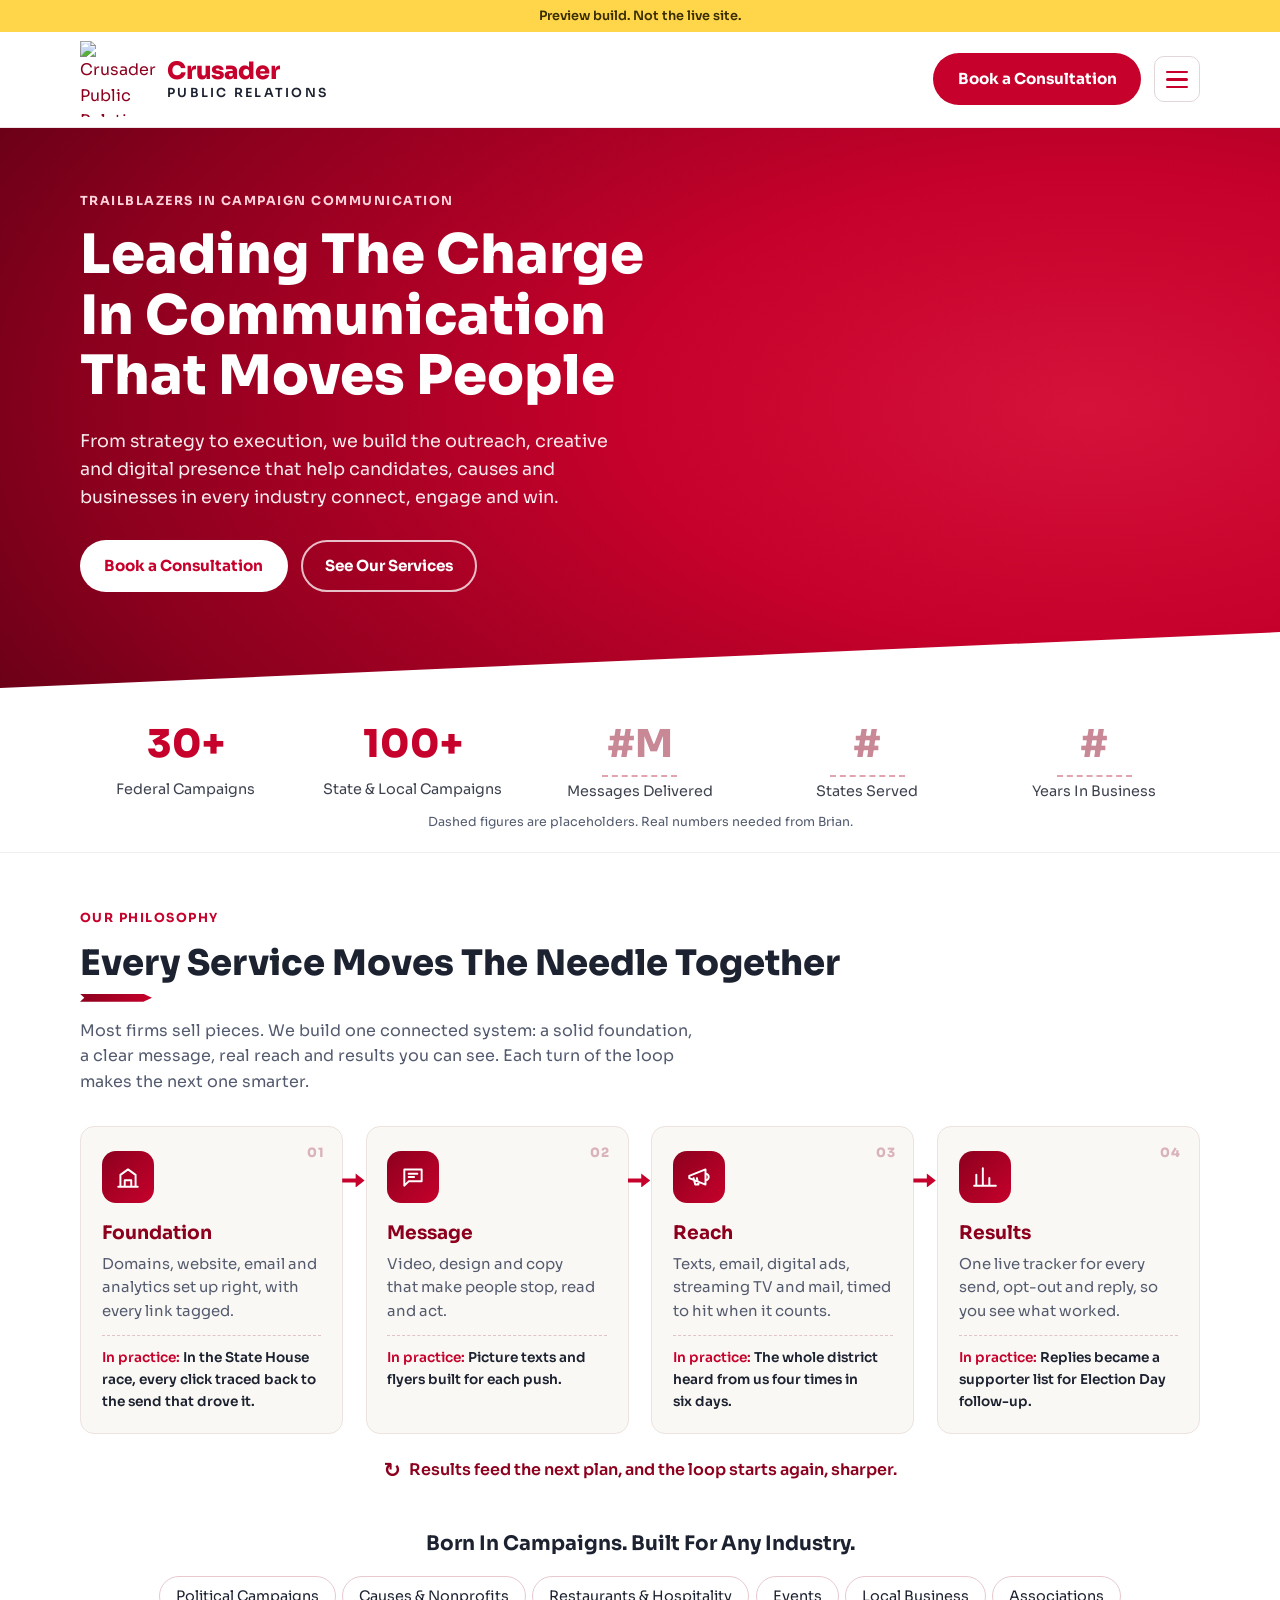
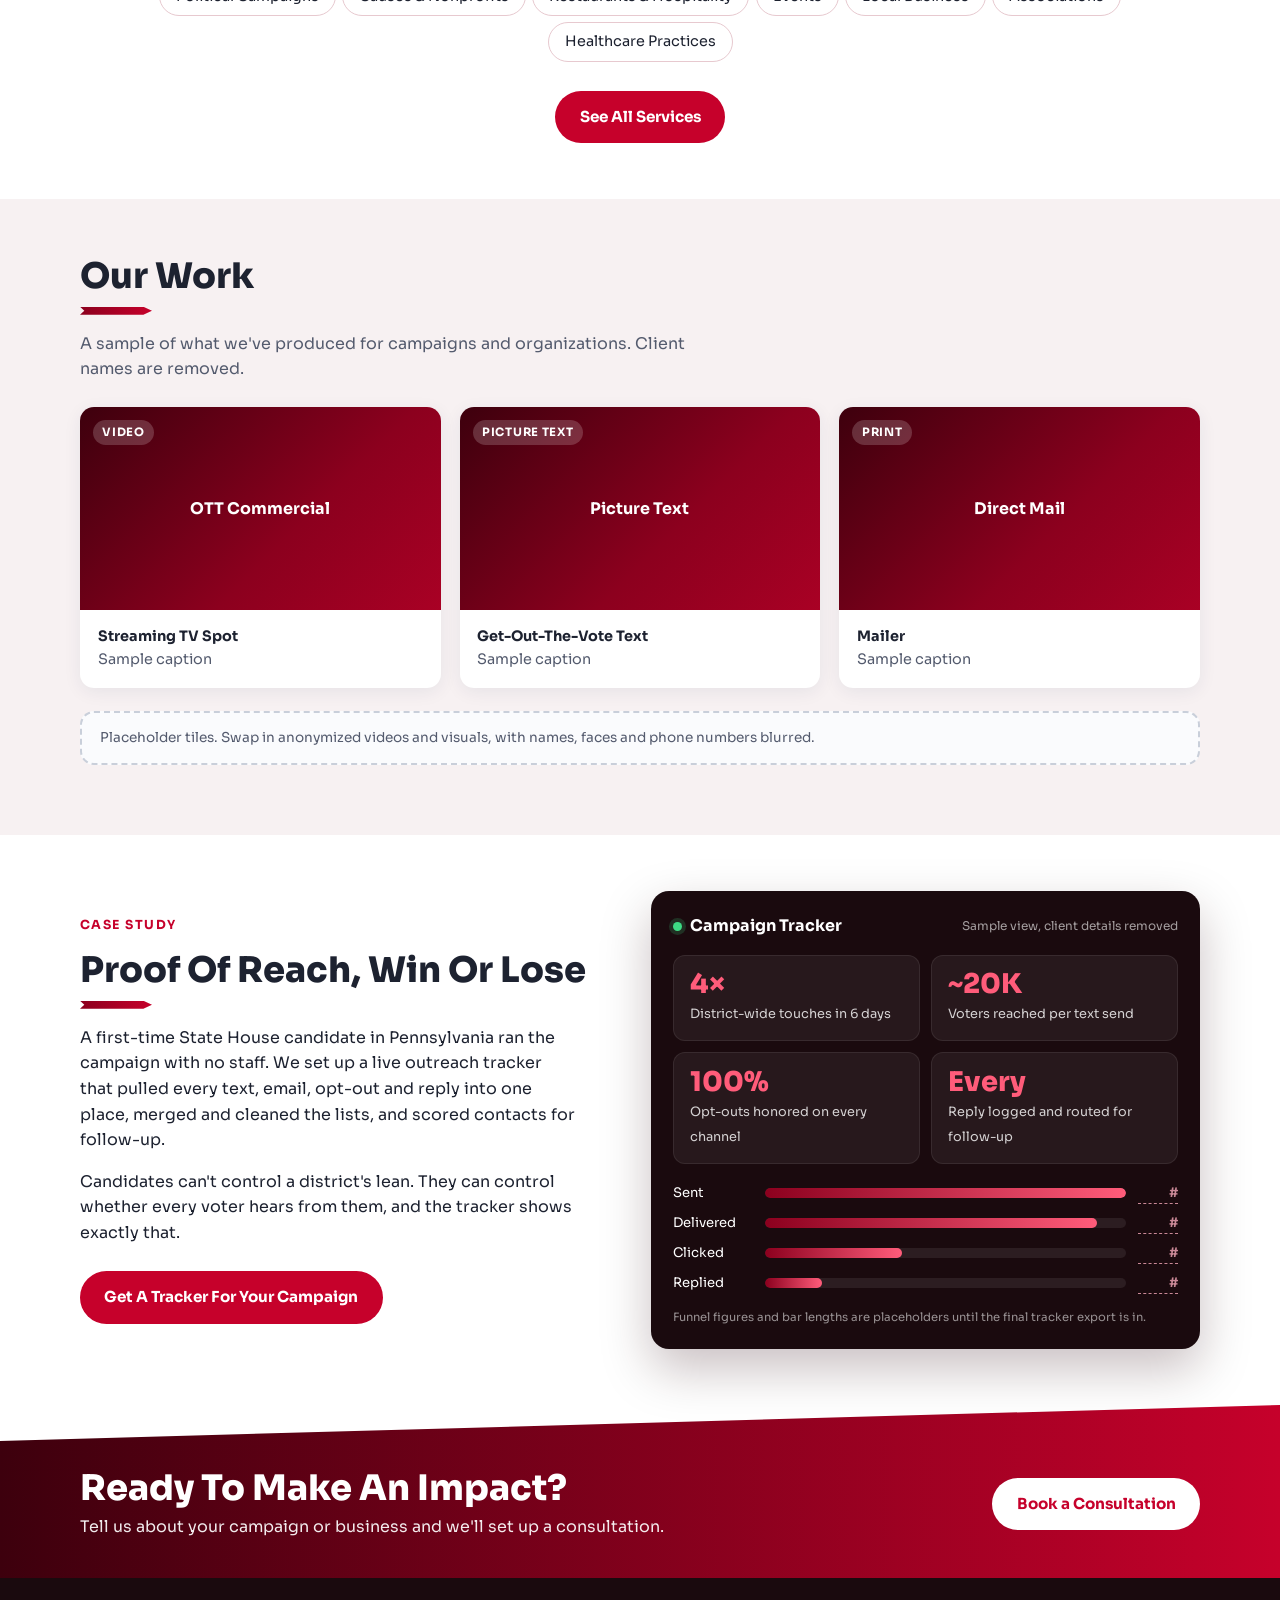
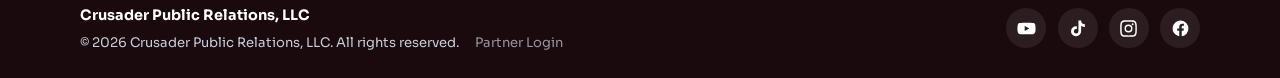
==== index.html @ 50ca1ddb "Broaden homepage title Co-Authored-By: Claude Opus 5.5 <noreply@anthropic.com> Claude-Session: https" ====
<!DOCTYPE html>
<html lang="en">
<head>
<meta charset="utf-8">
<meta name="viewport" content="width=device-width, initial-scale=1">
<!-- Preview build: keep out of search engines until this replaces the live site -->
<meta name="robots" content="noindex, nofollow">
<title>Crusader Public Relations | Outreach, Creative and Digital Strategy</title>
<meta name="description" content="Voter contact, creative and digital strategy for campaigns, causes and businesses.">
<link rel="preconnect" href="https://fonts.googleapis.com">
<link rel="preconnect" href="https://fonts.gstatic.com" crossorigin>
<link href="https://fonts.googleapis.com/css2?family=Sora:wght@400;600;700;800&display=swap" rel="stylesheet">
<link rel="stylesheet" href="styles.css?v=d9631471">
</head>
<body>

<div class="preview-bar">Preview build. Not the live site.</div>

<header class="site-header">
  <div class="wrap header-inner">
    <a href="index.html" class="brand">
      <img src="https://irp.cdn-website.com/555274c7/dms3rep/multi/opt/Untitled+design+-+2024-12-01T231554.836-1920w.png" alt="Crusader Public Relations logo" width="76" height="76">
      <span class="wordmark"><span>Crusader</span><small>Public Relations</small></span>
    </a>
    <div class="header-actions">
      <a href="contact.html" class="btn btn-primary btn-cta">Book a Consultation</a>
      <button class="menu-btn" aria-expanded="false" aria-controls="menu" aria-label="Open menu">
        <span></span><span></span><span></span>
      </button>
    </div>
  </div>
  <nav id="menu" class="menu" hidden>
    <div class="wrap menu-inner">
        <a href="index.html" aria-current="page">Home</a>
        <a href="services.html">What We Do</a>
        <a href="index.html#work">Our Work</a>
        <a href="about.html">About</a>
        <a href="testimonials.html">Testimonials</a>
        <a href="contact.html">Contact</a>
    </div>
  </nav>
</header>

<main>
  <section class="hero">
    <div class="wrap hero-grid">
      <div class="hero-inner">
        <p class="eyebrow">Trailblazers In Campaign Communication</p>
        <h1>Leading The Charge In Communication That Moves People</h1>
        <p class="lede">From strategy to execution, we build the outreach, creative and digital presence that help candidates, causes and businesses in every industry connect, engage and win.</p>
        <div class="hero-actions">
          <a href="contact.html" class="btn btn-light">Book a Consultation</a>
          <a href="services.html" class="btn btn-ghost">See Our Services</a>
        </div>
      </div>
    </div>
  </section>

  <section class="proof" aria-label="Track record">
    <div class="wrap proof-inner">
      <div class="stat"><span class="num">30+</span><span class="label">Federal Campaigns</span></div>
      <div class="stat"><span class="num">100+</span><span class="label">State &amp; Local Campaigns</span></div>
      <div class="stat tbd"><span class="num">#M</span><span class="label">Messages Delivered</span></div>
      <div class="stat tbd"><span class="num">#</span><span class="label">States Served</span></div>
      <div class="stat tbd"><span class="num">#</span><span class="label">Years In Business</span></div>
    </div>
    <p class="wrap tbd-note">Dashed figures are placeholders. Real numbers needed from Brian.</p>
  </section>

  <section id="services" class="section philosophy">
    <div class="wrap">
      <p class="eyebrow">Our Philosophy</p>
      <h2>Every Service Moves The Needle Together</h2>
      <p class="section-lede">Most firms sell pieces. We build one connected system: a solid foundation, a clear message, real reach and results you can see. Each turn of the loop makes the next one smarter.</p>
      <ol class="loop">
        <li class="loop-step">
          <span class="loop-num">01</span>
          <span class="loop-icon"><svg viewBox="0 0 24 24"><path d="M3 21h18M5 21V10l7-5 7 5v11M9 21v-6h6v6"/></svg></span>
          <h3>Foundation</h3>
          <p>Domains, website, email and analytics set up right, with every link tagged.</p>
          <p class="loop-proof">In the State House race, every click traced back to the send that drove it.</p>
        </li>
        <li class="loop-step">
          <span class="loop-num">02</span>
          <span class="loop-icon"><svg viewBox="0 0 24 24"><path d="M4 5h16v11H8l-4 4zM8 9h8M8 12h5"/></svg></span>
          <h3>Message</h3>
          <p>Video, design and copy that make people stop, read and act.</p>
          <p class="loop-proof">Picture texts and flyers built for each push.</p>
        </li>
        <li class="loop-step">
          <span class="loop-num">03</span>
          <span class="loop-icon"><svg viewBox="0 0 24 24"><path d="M3 11l15-6v14L3 13zM18 9a3 3 0 0 1 0 6M7 13l1.5 6h3L10 13"/></svg></span>
          <h3>Reach</h3>
          <p>Texts, email, digital ads, streaming TV and mail, timed to hit when it counts.</p>
          <p class="loop-proof">The whole district heard from us four times in six days.</p>
        </li>
        <li class="loop-step">
          <span class="loop-num">04</span>
          <span class="loop-icon"><svg viewBox="0 0 24 24"><path d="M4 20V10M10 20V4M16 20v-7M22 20H2"/></svg></span>
          <h3>Results</h3>
          <p>One live tracker for every send, opt-out and reply, so you see what worked.</p>
          <p class="loop-proof">Replies became a supporter list for Election Day follow-up.</p>
        </li>
      </ol>
      <p class="loop-back"><span>↻</span> Results feed the next plan, and the loop starts again, sharper.</p>

      <div class="industries">
        <h3>Born In Campaigns. Built For Any Industry.</h3>
        <ul class="chips big">
          <li>Political Campaigns</li><li>Causes &amp; Nonprofits</li><li>Restaurants &amp; Hospitality</li>
          <li>Events</li><li>Local Business</li><li>Associations</li><li>Healthcare Practices</li>
        </ul>
      </div>
      <a href="services.html" class="btn btn-primary see-all">See All Services</a>
    </div>
  </section>

  <section id="work" class="section section-tint">
    <div class="wrap">
      <h2>Our Work</h2>
      <p class="section-lede">A sample of what we've produced for campaigns and organizations. Client names are removed.</p>
      <div class="work-grid">
        <figure class="work-item">
          <div class="work-media" data-kind="Video">OTT Commercial</div>
          <figcaption><strong>Streaming TV Spot</strong> Sample caption</figcaption>
        </figure>
        <figure class="work-item">
          <div class="work-media" data-kind="Picture text">Picture Text</div>
          <figcaption><strong>Get-Out-The-Vote Text</strong> Sample caption</figcaption>
        </figure>
        <figure class="work-item">
          <div class="work-media" data-kind="Print">Direct Mail</div>
          <figcaption><strong>Mailer</strong> Sample caption</figcaption>
        </figure>
      </div>
      <p class="placeholder small">Placeholder tiles. Swap in anonymized videos and visuals, with names, faces and phone numbers blurred.</p>
    </div>
  </section>

  <section id="results" class="section results">
    <div class="wrap results-grid">
      <div>
        <p class="eyebrow">Case Study</p>
        <h2>Proof Of Reach, Win Or Lose</h2>
        <p>A first-time State House candidate in Pennsylvania ran the campaign with no staff. We set up a live outreach tracker that pulled every text, email, opt-out and reply into one place, merged and cleaned the lists, and scored contacts for follow-up.</p>
        <p>Candidates can't control a district's lean. They can control whether every voter hears from them, and the tracker shows exactly that.</p>
        <a href="contact.html" class="btn btn-primary">Get A Tracker For Your Campaign</a>
      </div>
      <div class="dash" aria-label="Campaign tracker highlights">
        <div class="dash-head"><span class="dot"></span>Campaign Tracker <small>Sample view, client details removed</small></div>
        <div class="kpis">
          <div class="kpi"><span class="kpi-num">4×</span><span class="kpi-label">District-wide touches in 6 days</span></div>
          <div class="kpi"><span class="kpi-num">~20K</span><span class="kpi-label">Voters reached per text send</span></div>
          <div class="kpi"><span class="kpi-num">100%</span><span class="kpi-label">Opt-outs honored on every channel</span></div>
          <div class="kpi"><span class="kpi-num">Every</span><span class="kpi-label">Reply logged and routed for follow-up</span></div>
        </div>
        <div class="funnel">
          <div class="funnel-row"><span>Sent</span><i style="--w:100%"></i><b class="tbd-val">#</b></div>
          <div class="funnel-row"><span>Delivered</span><i style="--w:92%"></i><b class="tbd-val">#</b></div>
          <div class="funnel-row"><span>Clicked</span><i style="--w:38%"></i><b class="tbd-val">#</b></div>
          <div class="funnel-row"><span>Replied</span><i style="--w:16%"></i><b class="tbd-val">#</b></div>
        </div>
        <p class="dash-note">Funnel figures and bar lengths are placeholders until the final tracker export is in.</p>
      </div>
    </div>
  </section>

  <section class="cta-band">
    <div class="wrap cta-inner">
      <div>
        <h2>Ready To Make An Impact?</h2>
        <p>Tell us about your campaign or business and we'll set up a consultation.</p>
      </div>
      <a href="contact.html" class="btn btn-light">Book a Consultation</a>
    </div>
  </section>
</main>

<footer class="site-footer">
  <div class="wrap footer-inner">
    <div>
      <p class="footer-brand">Crusader Public Relations, LLC</p>
      <p class="legal-line">© <span id="yr"></span> Crusader Public Relations, LLC. All rights reserved. <a class="partner-link" href="https://claude.ai/artifact/M4aV4PGc3pQFeMHpVTDafT" rel="nofollow">Partner Login</a></p>
    </div>
    <div class="social-icons">
        <a href="#" aria-label="YouTube"><svg viewBox="0 0 24 24"><path d="M23 7.2a3 3 0 0 0-2.1-2.1C19 4.6 12 4.6 12 4.6s-7 0-8.9.5A3 3 0 0 0 1 7.2 31 31 0 0 0 .5 12 31 31 0 0 0 1 16.8a3 3 0 0 0 2.1 2.1c1.9.5 8.9.5 8.9.5s7 0 8.9-.5a3 3 0 0 0 2.1-2.1 31 31 0 0 0 .5-4.8 31 31 0 0 0-.5-4.8zM9.7 15.1V8.9l5.8 3.1-5.8 3.1z"/></svg></a>
        <a href="#" aria-label="TikTok"><svg viewBox="0 0 24 24"><path d="M16.6 2h-3.4v13.4a2.9 2.9 0 1 1-2.9-2.9c.3 0 .6 0 .9.1V9.1a6.4 6.4 0 1 0 5.4 6.3V8.6a8 8 0 0 0 4.7 1.5V6.7a4.7 4.7 0 0 1-4.7-4.7z"/></svg></a>
        <a href="#" aria-label="Instagram"><svg viewBox="0 0 24 24"><path d="M12 7a5 5 0 1 0 0 10 5 5 0 0 0 0-10zm0 8.2a3.2 3.2 0 1 1 0-6.4 3.2 3.2 0 0 1 0 6.4zM17.3 5.5a1.2 1.2 0 1 0 0 2.4 1.2 1.2 0 0 0 0-2.4zM12 1.5c-2.9 0-3.2 0-4.3.1C3.4 1.8 1.8 3.4 1.6 7.7 1.5 8.8 1.5 9.1 1.5 12s0 3.2.1 4.3c.2 4.3 1.8 5.9 6.1 6.1 1.1.1 1.4.1 4.3.1s3.2 0 4.3-.1c4.3-.2 5.9-1.8 6.1-6.1.1-1.1.1-1.4.1-4.3s0-3.2-.1-4.3c-.2-4.3-1.8-5.9-6.1-6.1-1.1-.1-1.4-.1-4.3-.1zm0 1.9c2.8 0 3.2 0 4.3.1 3.1.1 4.1 1.2 4.3 4.3.1 1.1.1 1.4.1 4.2s0 3.2-.1 4.3c-.1 3.1-1.2 4.1-4.3 4.3-1.1.1-1.4.1-4.3.1s-3.2 0-4.2-.1c-3.1-.1-4.2-1.2-4.3-4.3-.1-1.1-.1-1.4-.1-4.3s0-3.1.1-4.2c.1-3.1 1.2-4.2 4.3-4.3 1-.1 1.4-.1 4.2-.1z"/></svg></a>
        <a href="#" aria-label="Facebook"><svg viewBox="0 0 24 24"><path d="M22 12a10 10 0 1 0-11.6 9.9v-7H7.9V12h2.5V9.8c0-2.5 1.5-3.9 3.8-3.9 1.1 0 2.2.2 2.2.2v2.5h-1.3c-1.2 0-1.6.8-1.6 1.6V12h2.8l-.4 2.9h-2.3v7A10 10 0 0 0 22 12z"/></svg></a>
    </div>
  </div>
</footer>

<script>
  if (location.hash === '#edit') { const s = document.createElement('script'); s.src = 'editor.js?v=6bb06924'; document.body.appendChild(s); }
  document.getElementById('yr').textContent = new Date().getFullYear();
  const btn = document.querySelector('.menu-btn'), menu = document.getElementById('menu');
  const setMenu = open => { menu.hidden = !open; btn.setAttribute('aria-expanded', open); btn.classList.toggle('open', open); };
  btn.addEventListener('click', () => setMenu(menu.hidden));
  menu.querySelectorAll('a').forEach(a => a.addEventListener('click', () => setMenu(false)));
  document.addEventListener('keydown', e => { if (e.key === 'Escape') setMenu(false); });
  // Service boxes start open on wide screens, collapsed on phones
  const io = 'IntersectionObserver' in window && new IntersectionObserver(es => es.forEach(e => { if (e.isIntersecting) { e.target.classList.add('in'); io.unobserve(e.target); } }), { threshold: .12 });
  document.querySelectorAll('.section .wrap, .proof-inner').forEach(el => { if (io) { el.classList.add('reveal'); io.observe(el); } });
  // Services: one open at a time per category; on wide screens the open one shows in the right-hand panel
  const wide = window.matchMedia('(min-width: 861px)');
  document.querySelectorAll('.svc-split').forEach(group => {
    const items = [...group.querySelectorAll('details.svc')];
    items.forEach(d => d.querySelector('summary').addEventListener('click', e => {
      if (wide.matches && d.open) { e.preventDefault(); return; }
      items.forEach(o => { if (o !== d) o.open = false; });
    }));
    if (wide.matches && items[0]) items[0].open = true;
  });
</script>
</body>
</html>
---- styles.css ----
:root {
  --red: #c6012b;
  --red-deep: #8c001e;
  --red-dark: #3d000d;
  --navy: #3d000d;
  --navy-2: #8c001e;
  --ink: #1d2230;
  --muted: #545b6e;
  --cream: #faf8f4;
  --tint: #f7f1f2;
  --radius: 14px;
}
* { box-sizing: border-box; }
html { scroll-behavior: smooth; }
body { margin: 0; font-family: Sora, system-ui, sans-serif; color: var(--ink); background: #fff; line-height: 1.6; }
img { max-width: 100%; display: block; }
a { color: var(--red-deep); }
.wrap { width: min(1120px, 92%); margin: 0 auto; }

.preview-bar { background: #ffd54a; color: #3a2e00; text-align: center; font-size: .8rem; font-weight: 600; padding: .35rem; }

/* Header: white background so the logo stays visible */
.site-header { position: sticky; top: 0; z-index: 10; background: #fff; border-bottom: 1px solid #eee3e5; }
.header-inner { position: relative; }
.header-inner { display: flex; align-items: center; justify-content: space-between; gap: 1rem; padding: .6rem 0; }
.brand { display: flex; align-items: center; gap: .7rem; text-decoration: none; }
.brand img { width: 76px; height: 76px; mix-blend-mode: multiply; }
.wordmark { display: flex; flex-direction: column; line-height: 1.05; }
.wordmark span { color: var(--red); font-weight: 800; font-size: 1.5rem; letter-spacing: -.01em; }
.wordmark small { color: var(--ink); font-weight: 600; font-size: .78rem; text-transform: uppercase; letter-spacing: .18em; margin-top: .2rem; }

.btn { display: inline-block; padding: .75rem 1.4rem; border-radius: 999px; font-weight: 700; text-decoration: none; border: 2px solid transparent; cursor: pointer; font-family: inherit; font-size: .95rem; }
.btn-primary { background: var(--red); color: #fff !important; }
.btn-primary:hover { background: #a10023; }
.btn-ghost { border-color: rgba(255,255,255,.75); color: #fff; }
.hero .btn-primary { background: #fff; color: var(--red) !important; }
.hero .btn-primary:hover { background: #ffe9ee; }
.btn-ghost:hover { background: rgba(255,255,255,.12); }

.hero { position: relative; overflow: hidden; color: #fff;
  background: radial-gradient(120% 140% at 85% 50%, #d4123a 0%, var(--red) 30%, var(--red-deep) 65%, var(--red-dark) 100%); }
.hero::after { content: ""; position: absolute; top: 50%; right: 4%; width: 560px; height: 560px; transform: translateY(-50%);
  background: url("https://irp.cdn-website.com/555274c7/dms3rep/multi/opt/Untitled+design+-+2024-12-01T231554.836-1920w.png") center/cover;
  border-radius: 50%; opacity: .14; mix-blend-mode: luminosity; pointer-events: none;
  -webkit-mask-image: radial-gradient(circle, #000 55%, transparent 72%); mask-image: radial-gradient(circle, #000 55%, transparent 72%); }
.hero .wrap { position: relative; z-index: 1; }
.hero-grid { display: block; }
.hero-crest { display: grid; justify-items: center; gap: .8rem; }
.hero-crest img { width: min(300px, 100%); height: auto; aspect-ratio: 1; border-radius: 50%; background: #e9e9e9; border: 6px solid #fff; box-shadow: 0 20px 50px rgba(0,0,0,.35); object-fit: cover; }
.motto { font-style: italic; letter-spacing: .2em; text-transform: uppercase; font-size: .8rem; opacity: .85; }
.hero-inner { padding: 4rem 0 3.5rem; max-width: 680px; }
.eyebrow { text-transform: uppercase; letter-spacing: .12em; font-size: .78rem; font-weight: 700; color: var(--red); margin: 0 0 .8rem; }
.hero .eyebrow { color: #ffd2db; }
h1 { font-size: clamp(2.1rem, 4.6vw, 3.4rem); line-height: 1.12; margin: 0 0 1.2rem; font-weight: 800; }
.lede { font-size: 1.1rem; opacity: .92; max-width: 600px; }
.hero-actions { display: flex; flex-wrap: wrap; gap: .8rem; margin-top: 1.8rem; }

.proof { background: #fff; border-bottom: 1px solid #eee; }
.stat .num { color: var(--red); }
.stat .label { color: var(--ink); }
.proof-inner { display: grid; grid-template-columns: repeat(3, 1fr); text-align: center; padding: 1.6rem 0; }
.stat .num { display: block; font-size: 2.4rem; font-weight: 800; }
.stat .label { font-size: .9rem; opacity: .85; }

.section { padding: 3.5rem 0; }
.section-dark { background: var(--navy-2); color: #fff; }
.section-dark .eyebrow { color: #ffd2db; }
.section-dark .btn-primary { background: #fff; color: var(--red) !important; }
.section-tint { background: var(--tint); }
h2 { font-size: clamp(1.6rem, 3vw, 2.2rem); line-height: 1.2; margin: 0 0 .8rem; font-weight: 800; }
.section-lede { color: var(--muted); max-width: 620px; margin-bottom: 1.6rem; }

.cards { display: grid; grid-template-columns: repeat(3, 1fr); gap: 1.4rem; }
.card { background: var(--cream); border: 1px solid #ece7dd; border-top: 4px solid var(--red); border-radius: var(--radius); padding: 1.8rem; }
.card h3 { margin: 0 0 .3rem; color: var(--red-deep); }
.card p { color: var(--muted); margin: 0 0 1rem; }
.card ul { margin: 0; padding-left: 1.1rem; }
.card li { margin: .35rem 0; }

.split { display: grid; grid-template-columns: 1fr 1fr; gap: 3rem; align-items: start; }
.steps { margin: 0; padding-left: 1.3rem; }
.steps li { margin-bottom: 1rem; }

.about { max-width: 760px; }
.placeholder { border: 2px dashed #c9cfda; border-radius: var(--radius); padding: 1.4rem; color: var(--muted); background: #fafbfd; }

.contact-form { display: grid; gap: 1rem; background: #fff; padding: 1.8rem; border-radius: var(--radius); box-shadow: 0 6px 24px rgba(0,40,80,.08); }
.contact-form label { display: grid; gap: .3rem; font-weight: 600; font-size: .9rem; }
.contact-form input, .contact-form textarea { font: inherit; padding: .7rem .8rem; border: 1px solid #cfd3dc; border-radius: 8px; }
.contact-form button { justify-self: start; }
.form-note { margin: 0; color: var(--muted); font-size: .85rem; }

.site-footer { background: #1a0a0e; color: #c8cfdb; font-size: .9rem; }
.footer-inner { display: flex; justify-content: space-between; align-items: center; padding: 1.6rem 0; flex-wrap: wrap; gap: 1rem; }
.site-footer nav { display: flex; gap: 1.2rem; }
.site-footer a { color: #fff; text-decoration: none; }

@media (max-width: 860px) {
  .site-header { position: sticky; }
  .header-inner { position: relative; }
  .cards, .split { grid-template-columns: 1fr; }
  .proof-inner { grid-template-columns: 1fr; gap: 1.2rem; }
  .hero-inner { padding: 4rem 0 1rem; }
  .hero-inner { padding-bottom: 3.5rem; }
  .brand img { width: 58px; height: 58px; }
  .wordmark span { font-size: 1.2rem; }
}

/* Our work */
.work-grid { display: grid; grid-template-columns: repeat(3, 1fr); gap: 1.2rem; }
.work-item { margin: 0; background: #fff; border-radius: var(--radius); overflow: hidden; box-shadow: 0 4px 18px rgba(0,40,80,.07); }
.work-wide { grid-column: span 2; }
.work-media { position: relative; aspect-ratio: 16/9; display: grid; place-items: center; color: #fff; font-weight: 700; background: linear-gradient(135deg, var(--navy) 0%, var(--navy-2) 60%, var(--red) 140%); }
.work-media.tall { aspect-ratio: auto; height: 100%; min-height: 220px; }
.work-media::before { content: attr(data-kind); position: absolute; top: .8rem; left: .8rem; background: rgba(255,255,255,.18); padding: .2rem .6rem; border-radius: 999px; font-size: .72rem; letter-spacing: .06em; text-transform: uppercase; }
.work-media video, .work-media img { position: absolute; inset: 0; width: 100%; height: 100%; object-fit: cover; }
.work-item figcaption { padding: .9rem 1.1rem 1.1rem; font-size: .9rem; color: var(--muted); }
.work-item figcaption strong { display: block; color: var(--ink); }
.placeholder.small { margin-top: 1.4rem; font-size: .85rem; padding: .9rem 1.1rem; }

/* CTA band */
.cta-band { background: linear-gradient(90deg, var(--red-dark), var(--red)); color: #fff; }
.cta-inner { display: flex; align-items: center; justify-content: space-between; gap: 2rem; padding: 2.4rem 0; flex-wrap: wrap; }
.cta-inner h2 { margin-bottom: .3rem; }
.cta-inner p { margin: 0; opacity: .92; }
.btn-light { background: #fff; color: var(--red); }
.btn-light:hover { background: #ffe9ee; }
.section-dark .btn { margin-top: 1rem; }

/* Contact page */
.page-hero { background: var(--navy); color: #fff; }
.page-hero .wrap { padding: 3rem 0 2.6rem; }
.page-hero .eyebrow { color: #ffd2db; }
.steps.dark li { color: var(--ink); }
.contact-form select { font: inherit; padding: .7rem .8rem; border: 1px solid #cfd3dc; border-radius: 8px; background: #fff; }

@media (max-width: 860px) {
  .work-grid { grid-template-columns: 1fr; }
  .work-wide { grid-column: auto; }
  .work-media.tall { aspect-ratio: 16/9; height: auto; min-height: 0; }
}

/* Menu: same on every screen size, opens as a panel so the header never shifts */
.header-actions { display: flex; align-items: center; gap: .8rem; }
.menu-btn { width: 46px; height: 46px; display: grid; place-content: center; gap: 5px; background: #fff; border: 1px solid #e1d6d8; border-radius: 10px; cursor: pointer; }
.menu-btn span { display: block; width: 22px; height: 2.5px; background: var(--red); border-radius: 2px; transition: transform .2s, opacity .2s; }
.menu-btn.open span:nth-child(1) { transform: translateY(7.5px) rotate(45deg); }
.menu-btn.open span:nth-child(2) { opacity: 0; }
.menu-btn.open span:nth-child(3) { transform: translateY(-7.5px) rotate(-45deg); }
.menu { position: absolute; top: 100%; right: max(4%, calc((100% - 1120px) / 2)); width: 260px; border-radius: 0 0 12px 12px; background: #fff; border-bottom: 3px solid var(--red); box-shadow: 0 18px 30px rgba(40,0,10,.12); }
.menu-inner { display: flex; flex-direction: column; width: auto; padding: .4rem 1.2rem .8rem; }
.menu a { padding: .75rem 0; border-bottom: 1px solid #f1e8ea; text-decoration: none; color: var(--ink); font-weight: 600; }
.menu a:hover, .menu a[aria-current] { color: var(--red); }

/* Metrics */
.proof-inner { grid-template-columns: repeat(5, 1fr); gap: 1rem; }
.stat.tbd .num { border-bottom: 2px dashed #e2a3b0; color: #c98896; display: inline-block; min-width: 2.5ch; }
.tbd-note { font-size: .78rem; color: var(--muted); text-align: center; margin: -1rem auto 1.2rem; }

/* Services accordion */
.svc-grid { display: grid; grid-template-columns: repeat(3, 1fr); gap: 1rem; align-items: start; }
.svc { background: var(--cream); border: 1px solid #ece2e0; border-left: 4px solid var(--red); border-radius: 12px; }
.svc summary { list-style: none; cursor: pointer; padding: 1.1rem 1.2rem; font-weight: 700; color: var(--red-deep); display: flex; justify-content: space-between; align-items: center; gap: 1rem; }
.svc summary::-webkit-details-marker { display: none; }
.svc summary::after { content: "+"; font-size: 1.4rem; line-height: 1; color: var(--red); transition: transform .2s; }
.svc[open] summary::after { transform: rotate(45deg); }
.svc-body { padding: 0 1.2rem 1.2rem; }
.svc-body p { margin: 0 0 .6rem; color: var(--muted); }
.svc-body ul { margin: 0; padding-left: 1.1rem; }
.svc-body li { margin: .25rem 0; }

/* Team + testimonials */
.team-grid { display: grid; grid-template-columns: repeat(3, 1fr); gap: 1.4rem; }
.member { background: #fff; border-radius: var(--radius); padding: 1.6rem; text-align: center; box-shadow: 0 4px 18px rgba(40,0,10,.06); }
.avatar { width: 110px; height: 110px; border-radius: 50%; margin: 0 auto 1rem; background: linear-gradient(135deg, var(--red-deep), var(--red)); }
.member h3 { margin: 0; }
.role { color: var(--red); font-weight: 600; margin: .2rem 0 .6rem; }
.quote-grid { display: grid; grid-template-columns: repeat(2, 1fr); gap: 1.4rem; }
.quote { margin: 0; background: var(--cream); border-radius: var(--radius); padding: 1.8rem; border-top: 4px solid var(--red); }
.quote blockquote { margin: 0 0 1rem; font-size: 1.1rem; font-weight: 600; }
.quote figcaption { color: var(--muted); font-size: .9rem; }
.quote figcaption strong { display: block; color: var(--ink); }
.page-hero { background: linear-gradient(105deg, var(--red-dark), var(--red-deep) 60%, var(--red)); }

.footer-brand { color: #fff; font-weight: 700; margin: 0 0 .3rem; }
.social { margin: 0; font-size: .85rem; }
.legal { border-top: 1px solid rgba(255,255,255,.1); padding: 1rem 0 1.4rem; font-size: .8rem; }

@media (max-width: 860px) {
  .btn-cta { display: none; }
  .menu { right: 0; width: 100%; border-radius: 0; }
  .proof-inner { grid-template-columns: repeat(2, 1fr); }
  .svc-grid, .team-grid, .quote-grid { grid-template-columns: 1fr; }
}

/* Footer */
.legal-line { margin: 0; font-size: .82rem; }
.social-icons { display: flex; gap: .7rem; }
.social-icons a { width: 40px; height: 40px; border-radius: 50%; display: grid; place-items: center; background: rgba(255,255,255,.08); }
.social-icons a:hover { background: var(--red); }
.social-icons svg { width: 19px; height: 19px; fill: #fff; }
.stat { display: flex; flex-direction: column; align-items: center; gap: .2rem; }

/* ---- Crusader accents: angled edges, forward ribbon, crest watermark, fade-in ---- */
.hero { clip-path: polygon(0 0, 100% 0, 100% calc(100% - 56px), 0 100%); padding-bottom: 40px; }
.cta-band { clip-path: polygon(0 36px, 100% 0, 100% 100%, 0 100%); padding-top: 24px; }
.page-hero { position: relative; overflow: hidden; clip-path: polygon(0 0, 100% 0, 100% calc(100% - 40px), 0 100%); padding-bottom: 24px; }
.page-hero::after { content: ""; position: absolute; right: -60px; top: 50%; width: 420px; height: 420px; transform: translateY(-50%); -webkit-mask-image: radial-gradient(circle, #000 55%, transparent 72%); mask-image: radial-gradient(circle, #000 55%, transparent 72%);
  background: url("https://irp.cdn-website.com/555274c7/dms3rep/multi/opt/Untitled+design+-+2024-12-01T231554.836-1920w.png") center/cover;
  border-radius: 50%; opacity: .1; mix-blend-mode: luminosity; pointer-events: none; }
.page-hero .wrap { position: relative; z-index: 1; }

/* Ribbon under section headings: a forward-pointing banner from the crest's flag */
.section h2::after { content: ""; display: block; width: 72px; height: 8px; margin-top: .6rem;
  background: linear-gradient(90deg, var(--red-deep), var(--red));
  clip-path: polygon(0 0, 88% 0, 100% 50%, 88% 100%, 0 100%, 6% 50%); }
.section-dark h2::after, .page-hero h2::after { background: #fff; }

/* Gentle fade-in as sections scroll into view */
.reveal { opacity: 0; transform: translateY(18px); transition: opacity .6s ease, transform .6s ease; }
.reveal.in { opacity: 1; transform: none; }
@media (prefers-reduced-motion: reduce) { .reveal { opacity: 1; transform: none; transition: none; } }
@media (max-width: 860px) {
  .hero { clip-path: polygon(0 0, 100% 0, 100% calc(100% - 28px), 0 100%); }
  .page-hero::after { width: 260px; height: 260px; right: -80px; }
}

/* Homepage category cards linking to the services page */
.cat-grid { display: grid; grid-template-columns: repeat(3, 1fr); gap: 1.2rem; }
.cat-card { display: flex; flex-direction: column; background: var(--cream); border: 1px solid #ece2e0; border-top: 4px solid var(--red); border-radius: var(--radius); padding: 1.6rem; text-decoration: none; color: var(--ink); transition: transform .2s, box-shadow .2s; }
.cat-card:hover { transform: translateY(-4px); box-shadow: 0 14px 30px rgba(40,0,10,.1); }
.cat-card h3 { margin: 0 0 .3rem; color: var(--red-deep); }
.cat-card p { margin: 0 0 1rem; color: var(--muted); }
.chips { list-style: none; padding: 0; margin: 0 0 1.2rem; display: flex; flex-wrap: wrap; gap: .4rem; }
.chips li { background: #fff; border: 1px solid #ecd9dd; border-radius: 999px; padding: .25rem .7rem; font-size: .82rem; }
.more { margin-top: auto; color: var(--red); font-weight: 700; }
.see-all { margin-top: 1.6rem; }
@media (max-width: 860px) { .cat-grid { grid-template-columns: 1fr; } }

/* Tablet: watermark stays middle-right */
@media (max-width: 1100px) { .hero::after { width: 420px; height: 420px; right: -40px; } }
@media (max-width: 600px) { .hero::after { width: 300px; height: 300px; right: -90px; opacity: .1; } }

/* Services page: stacked list on the left, details open to the right */
.svc-split { display: flex; flex-direction: column; gap: .6rem; }
@media (min-width: 861px) {
  .svc-split { position: relative; width: 36%; min-height: 300px; }
  .svc-split .svc { border-left-width: 4px; }
  .svc-split .svc summary::after { content: "›"; font-size: 1.5rem; transform: none; }
  .svc-split .svc[open] { background: var(--red); border-color: var(--red); }
  .svc-split .svc[open] summary { color: #fff; }
  .svc-split .svc[open] summary::after { color: #fff; transform: none; }
  .svc-split .svc-body { position: absolute; top: 0; left: calc(100% + 2rem); width: calc(100% / .36 * .64 - 2rem); min-height: 100%;
    background: #fff; border: 1px solid #ece2e0; border-top: 4px solid var(--red); border-radius: var(--radius); padding: 1.8rem; box-shadow: 0 10px 30px rgba(40,0,10,.07); }
  .svc-split .svc-body p { font-size: 1.05rem; color: var(--ink); }
}

/* No single words stranded on a line */
h1, h2, h3, .lede, .cta-inner h2 { text-wrap: balance; }
p, li, figcaption, blockquote, summary, .label { text-wrap: pretty; }
.partner-link { color: #c8cfdb !important; margin-left: .8rem; opacity: .7; }
.partner-link:hover { opacity: 1; }

/* Case study + tracker sample */
.results-grid { display: grid; grid-template-columns: 1fr 1.05fr; gap: 3rem; align-items: center; }
.results .btn { margin-top: .6rem; }
.dash { background: #1a0a0e; color: #fff; border-radius: 18px; padding: 1.4rem; box-shadow: 0 20px 50px rgba(40,0,10,.25); }
.dash-head { display: flex; align-items: center; gap: .5rem; font-weight: 700; margin-bottom: 1rem; flex-wrap: wrap; }
.dash-head small { font-weight: 400; opacity: .6; font-size: .75rem; margin-left: auto; }
.dot { width: 9px; height: 9px; border-radius: 50%; background: #3ddc84; box-shadow: 0 0 0 4px rgba(61,220,132,.18); }
.kpis { display: grid; grid-template-columns: repeat(2, 1fr); gap: .7rem; }
.kpi { background: rgba(255,255,255,.06); border: 1px solid rgba(255,255,255,.08); border-radius: 12px; padding: .9rem 1rem; }
.kpi-num { display: block; font-size: 1.7rem; font-weight: 800; color: #ff5c7a; line-height: 1.1; }
.kpi-label { font-size: .8rem; opacity: .8; }
.funnel { margin-top: 1.1rem; display: grid; gap: .5rem; }
.funnel-row { display: grid; grid-template-columns: 80px 1fr 40px; align-items: center; gap: .7rem; font-size: .82rem; }
.funnel-row i { height: 10px; border-radius: 999px; background: rgba(255,255,255,.08); position: relative; overflow: hidden; }
.funnel-row i::after { content: ""; position: absolute; inset: 0; width: var(--w); border-radius: inherit; background: linear-gradient(90deg, var(--red-deep), #ff5c7a); }
.funnel-row b { text-align: right; }
.tbd-val { color: #c98896; border-bottom: 1px dashed #c98896; }
.dash-note { font-size: .72rem; opacity: .55; margin: .9rem 0 0; }
@media (max-width: 860px) { .results-grid { grid-template-columns: 1fr; gap: 2rem; } }

/* Philosophy loop */
.loop { list-style: none; padding: 0; margin: 2rem 0 0; display: grid; grid-template-columns: repeat(4, 1fr); gap: 1.4rem; counter-reset: none; }
.loop-step { position: relative; background: var(--cream); border: 1px solid #ece2e0; border-radius: var(--radius); padding: 1.5rem 1.3rem 1.3rem; }
.loop-step:not(:last-child)::after { content: ""; position: absolute; top: 46px; right: -1.4rem; width: 1.4rem; height: 14px; z-index: 2;
  background: var(--red); clip-path: polygon(0 35%, 60% 35%, 60% 0, 100% 50%, 60% 100%, 60% 65%, 0 65%); }
.loop-num { position: absolute; top: 1rem; right: 1.1rem; font-weight: 800; font-size: .8rem; color: #d9b3bb; letter-spacing: .08em; }
.loop-icon { width: 52px; height: 52px; border-radius: 14px; display: grid; place-items: center; background: linear-gradient(135deg, var(--red-deep), var(--red)); margin-bottom: .9rem; }
.loop-icon svg { width: 26px; height: 26px; fill: none; stroke: #fff; stroke-width: 1.8; stroke-linecap: round; stroke-linejoin: round; }
.loop-step h3 { margin: 0 0 .3rem; color: var(--red-deep); }
.loop-step p { margin: 0 0 .7rem; color: var(--muted); font-size: .93rem; }
.loop-proof { border-top: 1px dashed #e2c3c9; padding-top: .7rem; color: var(--ink) !important; font-weight: 600; font-size: .85rem !important; margin: 0 !important; }
.loop-proof::before { content: "In practice: "; color: var(--red); }
.loop-back { margin: 1.2rem 0 0; text-align: center; font-weight: 600; color: var(--red-deep); }
.loop-back span { display: inline-block; font-size: 1.3rem; margin-right: .3rem; vertical-align: -2px; }
.industries { margin-top: 2.6rem; text-align: center; }
.industries h3 { margin: 0 0 1rem; font-size: 1.25rem; }
.chips.big { justify-content: center; }
.chips.big li { font-size: .9rem; padding: .45rem 1rem; border-color: #e7c9cf; }
.philosophy .see-all { display: table; margin: 1.8rem auto 0; }
@media (max-width: 1000px) {
  .loop { grid-template-columns: repeat(2, 1fr); }
  .loop-step:nth-child(2)::after { display: none; }
}
@media (max-width: 600px) {
  .loop { grid-template-columns: 1fr; }
  .loop-step:not(:last-child)::after { display: block; top: auto; bottom: -1.4rem; right: 50%; transform: translateX(50%) rotate(90deg); }
}
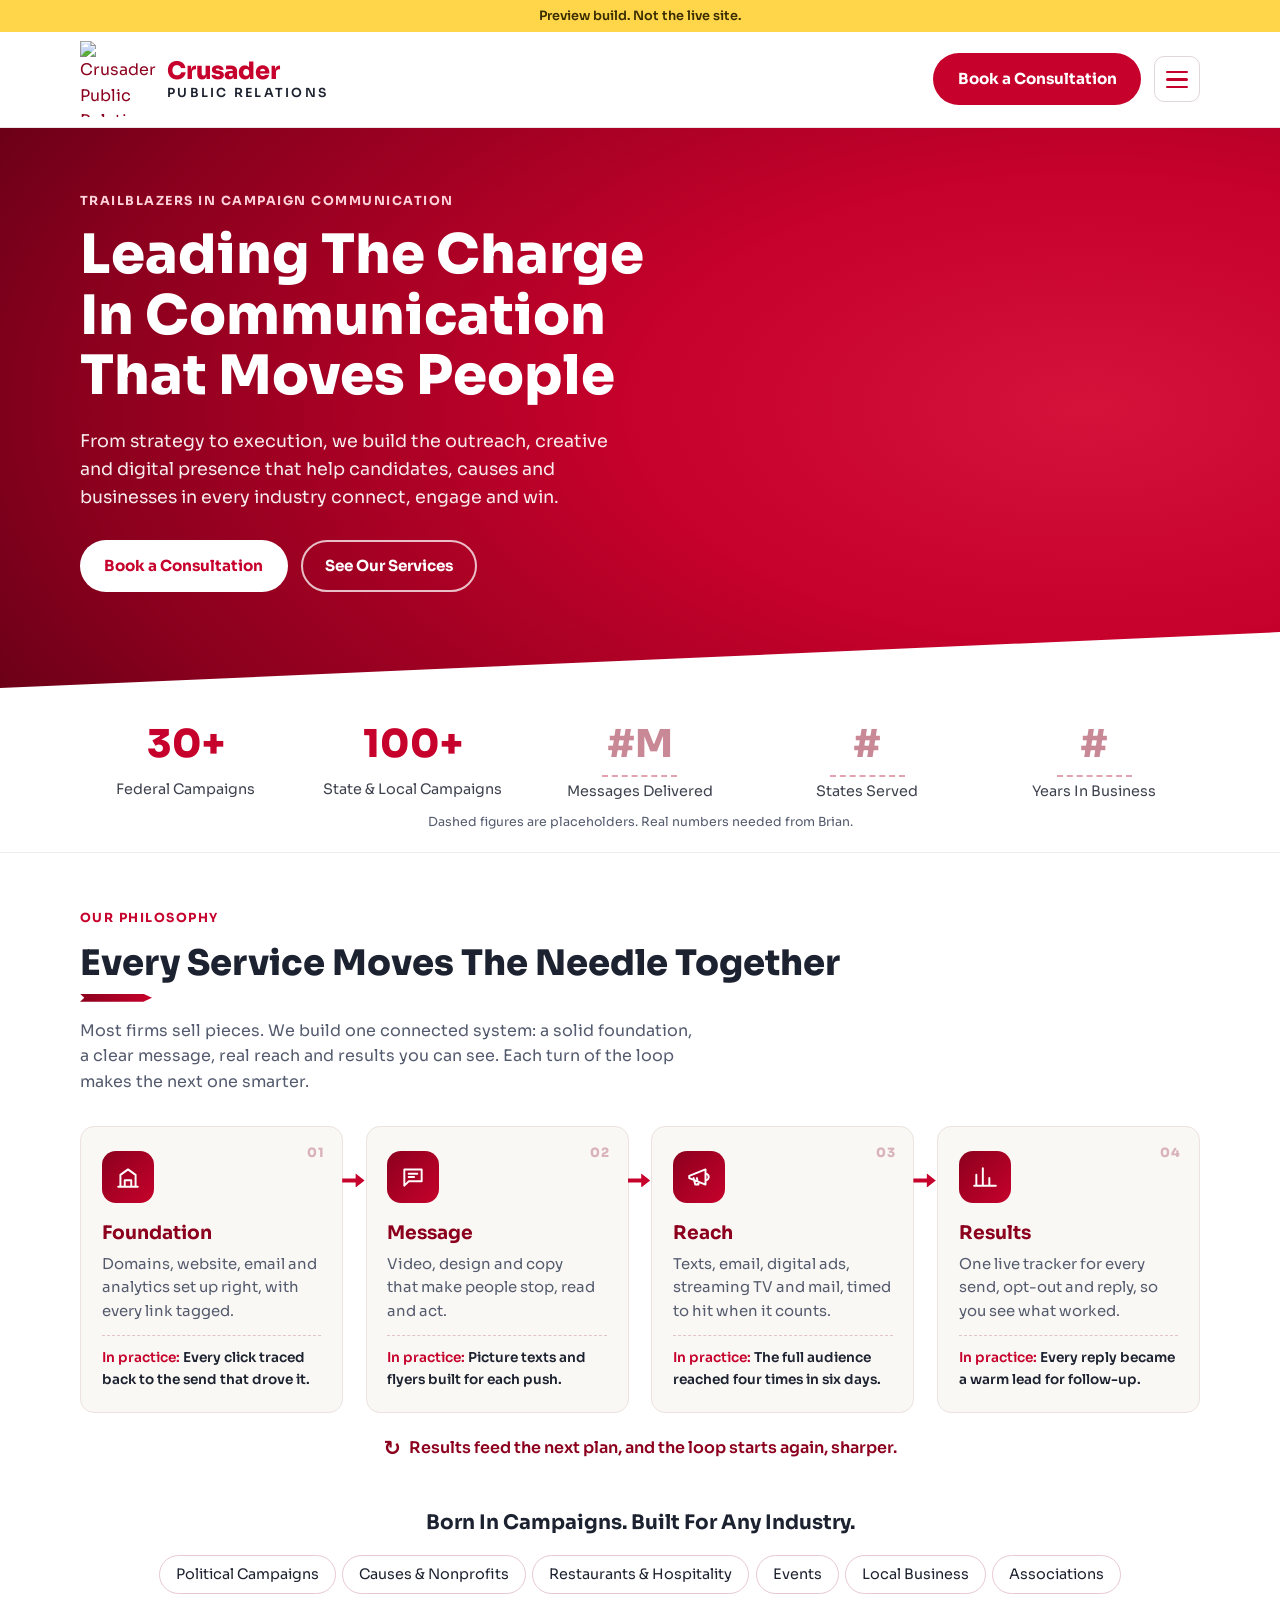
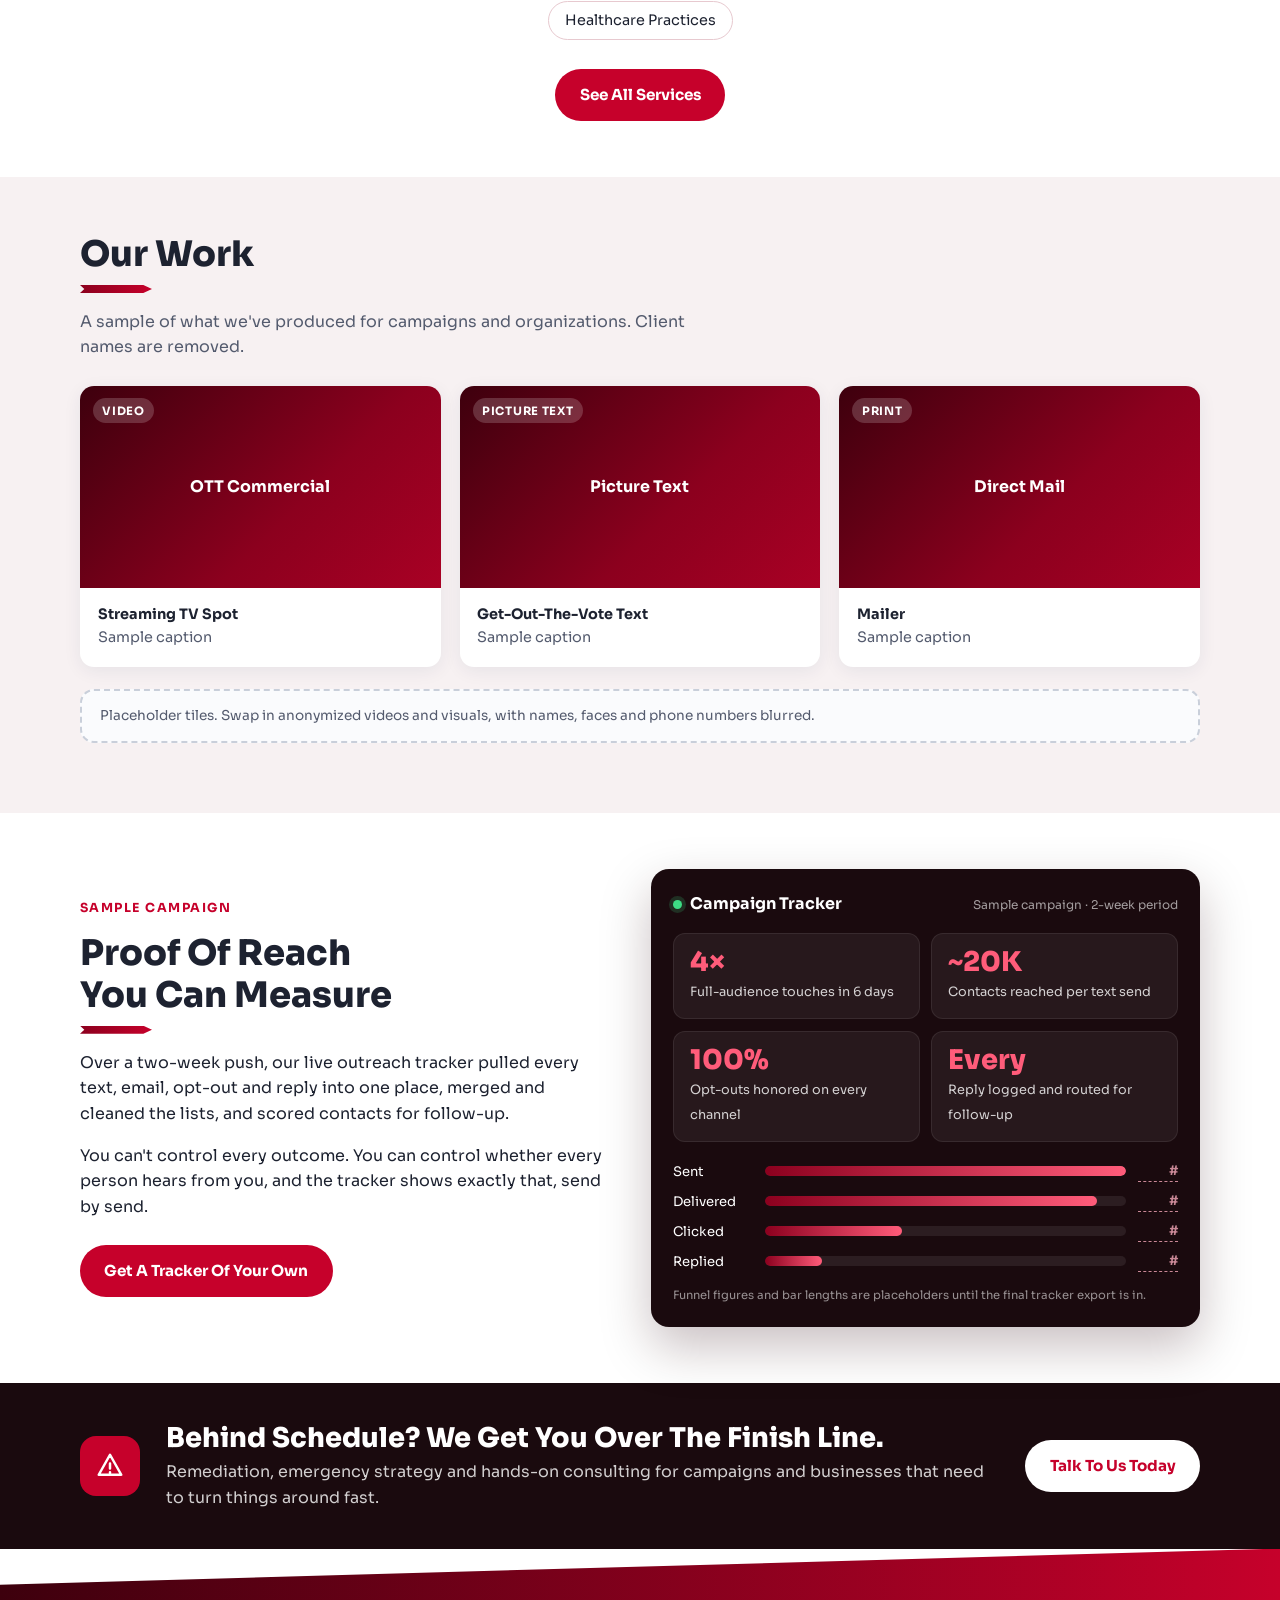
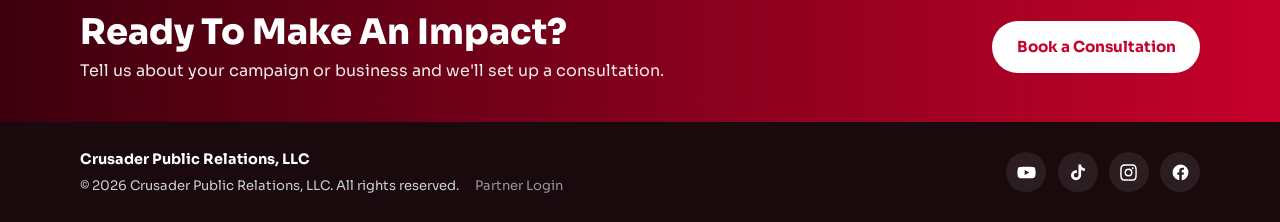
==== commit 4b4f8094: "Generalize sample campaign; add remediation and emergency strategy Co-Authored-By: Claude Opus 5.5 <" ====
--- a/index.html
+++ b/index.html
@@ -10,7 +10,7 @@
 <link rel="preconnect" href="https://fonts.googleapis.com">
 <link rel="preconnect" href="https://fonts.gstatic.com" crossorigin>
 <link href="https://fonts.googleapis.com/css2?family=Sora:wght@400;600;700;800&display=swap" rel="stylesheet">
-<link rel="stylesheet" href="styles.css?v=d9631471">
+<link rel="stylesheet" href="styles.css?v=6ff11ac0">
 </head>
 <body>
 
@@ -78,7 +78,7 @@
           <span class="loop-icon"><svg viewBox="0 0 24 24"><path d="M3 21h18M5 21V10l7-5 7 5v11M9 21v-6h6v6"/></svg></span>
           <h3>Foundation</h3>
           <p>Domains, website, email and analytics set up right, with every link tagged.</p>
-          <p class="loop-proof">In the State House race, every click traced back to the send that drove it.</p>
+          <p class="loop-proof">Every click traced back to the send that drove it.</p>
         </li>
         <li class="loop-step">
           <span class="loop-num">02</span>
@@ -92,14 +92,14 @@
           <span class="loop-icon"><svg viewBox="0 0 24 24"><path d="M3 11l15-6v14L3 13zM18 9a3 3 0 0 1 0 6M7 13l1.5 6h3L10 13"/></svg></span>
           <h3>Reach</h3>
           <p>Texts, email, digital ads, streaming TV and mail, timed to hit when it counts.</p>
-          <p class="loop-proof">The whole district heard from us four times in six days.</p>
+          <p class="loop-proof">The full audience reached four times in six days.</p>
         </li>
         <li class="loop-step">
           <span class="loop-num">04</span>
           <span class="loop-icon"><svg viewBox="0 0 24 24"><path d="M4 20V10M10 20V4M16 20v-7M22 20H2"/></svg></span>
           <h3>Results</h3>
           <p>One live tracker for every send, opt-out and reply, so you see what worked.</p>
-          <p class="loop-proof">Replies became a supporter list for Election Day follow-up.</p>
+          <p class="loop-proof">Every reply became a warm lead for follow-up.</p>
         </li>
       </ol>
       <p class="loop-back"><span>↻</span> Results feed the next plan, and the loop starts again, sharper.</p>
@@ -140,17 +140,17 @@
   <section id="results" class="section results">
     <div class="wrap results-grid">
       <div>
-        <p class="eyebrow">Case Study</p>
-        <h2>Proof Of Reach, Win Or Lose</h2>
-        <p>A first-time State House candidate in Pennsylvania ran the campaign with no staff. We set up a live outreach tracker that pulled every text, email, opt-out and reply into one place, merged and cleaned the lists, and scored contacts for follow-up.</p>
-        <p>Candidates can't control a district's lean. They can control whether every voter hears from them, and the tracker shows exactly that.</p>
-        <a href="contact.html" class="btn btn-primary">Get A Tracker For Your Campaign</a>
+        <p class="eyebrow">Sample Campaign</p>
+        <h2>Proof Of Reach You Can Measure</h2>
+        <p>Over a two-week push, our live outreach tracker pulled every text, email, opt-out and reply into one place, merged and cleaned the lists, and scored contacts for follow-up.</p>
+        <p>You can't control every outcome. You can control whether every person hears from you, and the tracker shows exactly that, send by send.</p>
+        <a href="contact.html" class="btn btn-primary">Get A Tracker Of Your Own</a>
       </div>
       <div class="dash" aria-label="Campaign tracker highlights">
-        <div class="dash-head"><span class="dot"></span>Campaign Tracker <small>Sample view, client details removed</small></div>
+        <div class="dash-head"><span class="dot"></span>Campaign Tracker <small>Sample campaign · 2-week period</small></div>
         <div class="kpis">
-          <div class="kpi"><span class="kpi-num">4×</span><span class="kpi-label">District-wide touches in 6 days</span></div>
-          <div class="kpi"><span class="kpi-num">~20K</span><span class="kpi-label">Voters reached per text send</span></div>
+          <div class="kpi"><span class="kpi-num">4×</span><span class="kpi-label">Full-audience touches in 6 days</span></div>
+          <div class="kpi"><span class="kpi-num">~20K</span><span class="kpi-label">Contacts reached per text send</span></div>
           <div class="kpi"><span class="kpi-num">100%</span><span class="kpi-label">Opt-outs honored on every channel</span></div>
           <div class="kpi"><span class="kpi-num">Every</span><span class="kpi-label">Reply logged and routed for follow-up</span></div>
         </div>
@@ -162,6 +162,17 @@
         </div>
         <p class="dash-note">Funnel figures and bar lengths are placeholders until the final tracker export is in.</p>
       </div>
+    </div>
+  </section>
+
+  <section class="rescue">
+    <div class="wrap rescue-inner">
+      <div class="rescue-icon"><svg viewBox="0 0 24 24"><path d="M12 3l9 16H3zM12 10v4M12 17v.5"/></svg></div>
+      <div>
+        <h2>Behind Schedule? We Get You Over The Finish Line.</h2>
+        <p>Remediation, emergency strategy and hands-on consulting for campaigns and businesses that need to turn things around fast.</p>
+      </div>
+      <a href="contact.html" class="btn btn-light">Talk To Us Today</a>
     </div>
   </section>
 
--- a/styles.css
+++ b/styles.css
@@ -308,3 +308,12 @@
   .loop { grid-template-columns: 1fr; }
   .loop-step:not(:last-child)::after { display: block; top: auto; bottom: -1.4rem; right: 50%; transform: translateX(50%) rotate(90deg); }
 }
+
+/* Emergency strategy band */
+.rescue { background: #1a0a0e; color: #fff; }
+.rescue-inner { display: grid; grid-template-columns: auto 1fr auto; gap: 1.6rem; align-items: center; padding: 2.4rem 0; }
+.rescue-icon { width: 60px; height: 60px; border-radius: 16px; background: var(--red); display: grid; place-items: center; }
+.rescue-icon svg { width: 30px; height: 30px; fill: none; stroke: #fff; stroke-width: 2; stroke-linecap: round; stroke-linejoin: round; }
+.rescue h2 { margin: 0 0 .3rem; font-size: clamp(1.3rem, 2.4vw, 1.7rem); }
+.rescue p { margin: 0; opacity: .8; }
+@media (max-width: 860px) { .rescue-inner { grid-template-columns: 1fr; text-align: left; } }
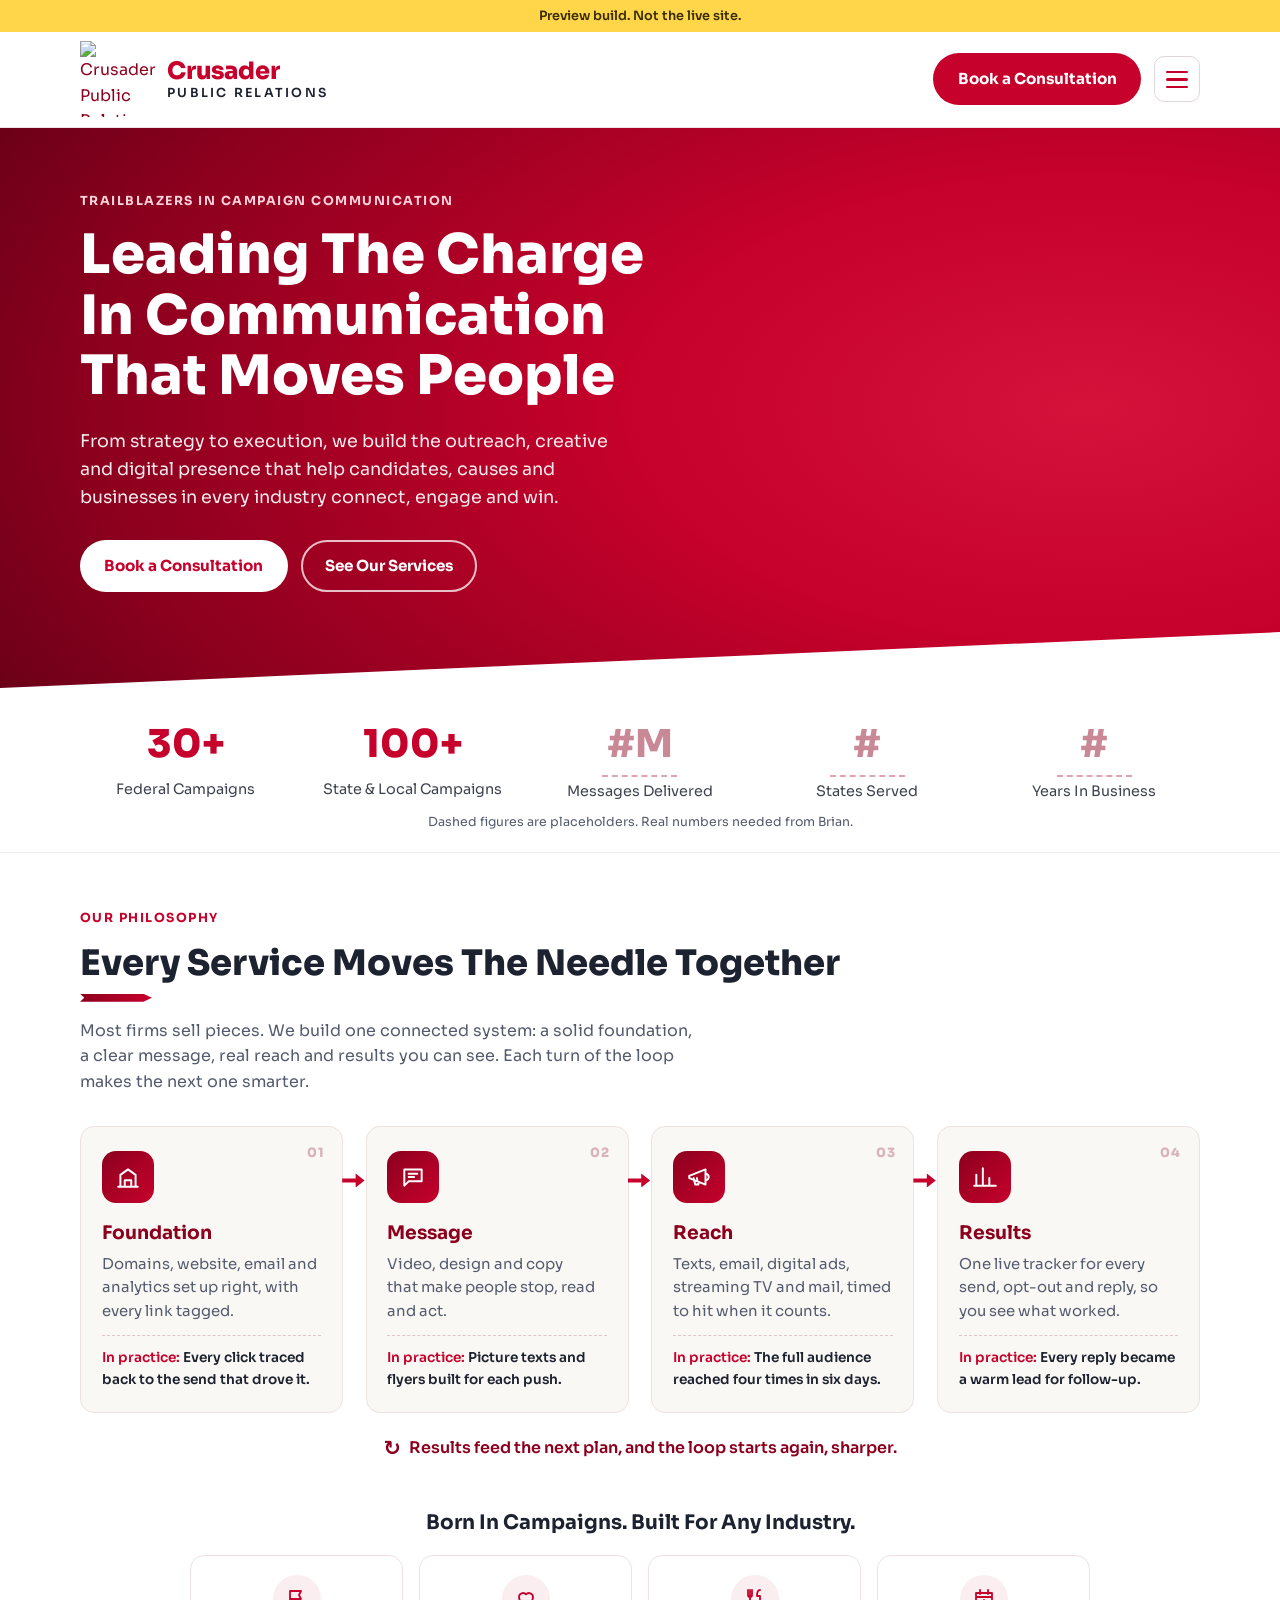
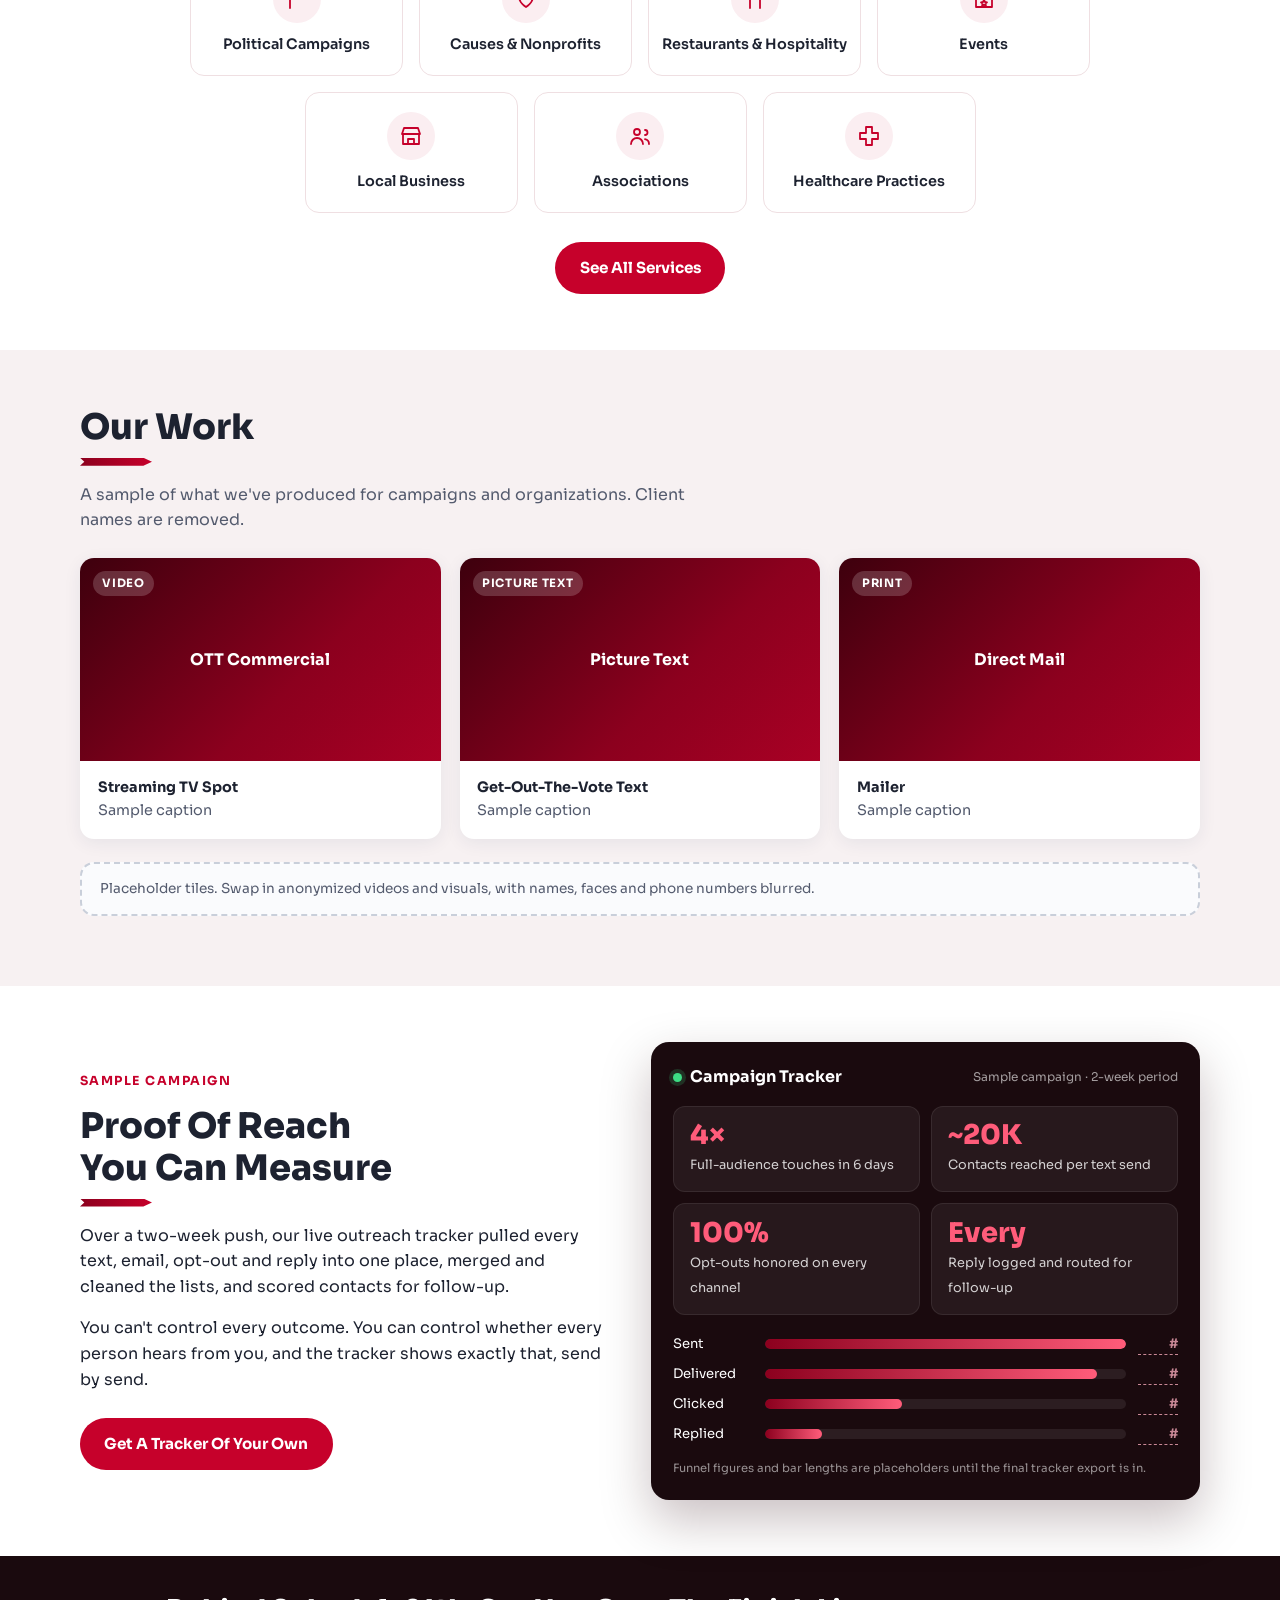
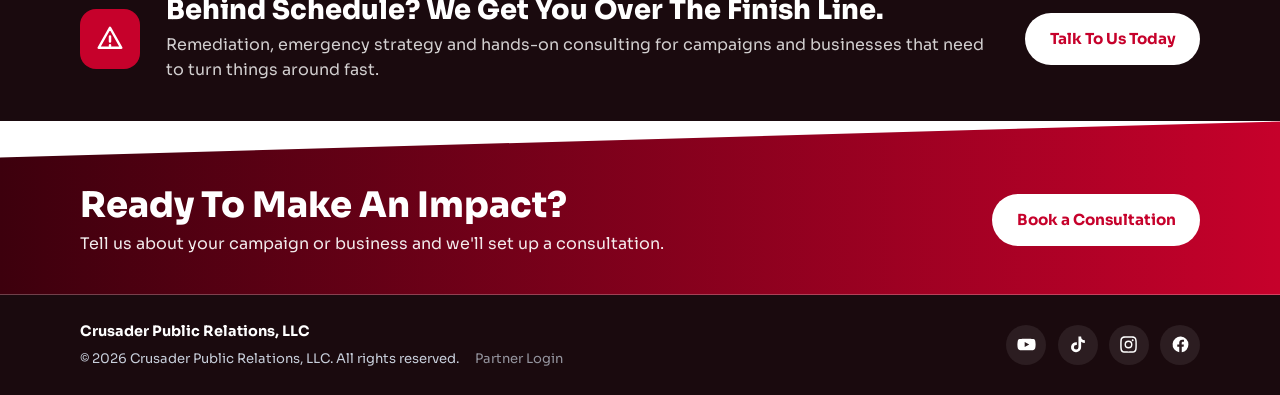
==== commit a6f24a76: "Header shadow and red rule on scroll; industry icon tiles Co-Authored-By: Claude Opus 5.5 <noreply@a" ====
--- a/index.html
+++ b/index.html
@@ -6,11 +6,11 @@
 <!-- Preview build: keep out of search engines until this replaces the live site -->
 <meta name="robots" content="noindex, nofollow">
 <title>Crusader Public Relations | Outreach, Creative and Digital Strategy</title>
-<meta name="description" content="Voter contact, creative and digital strategy for campaigns, causes and businesses.">
+<meta name="description" content="Outreach, creative and digital strategy for campaigns, causes and businesses in any industry.">
 <link rel="preconnect" href="https://fonts.googleapis.com">
 <link rel="preconnect" href="https://fonts.gstatic.com" crossorigin>
 <link href="https://fonts.googleapis.com/css2?family=Sora:wght@400;600;700;800&display=swap" rel="stylesheet">
-<link rel="stylesheet" href="styles.css?v=6ff11ac0">
+<link rel="stylesheet" href="styles.css?v=6f1e6ae2">
 </head>
 <body>
 
@@ -106,9 +106,14 @@
 
       <div class="industries">
         <h3>Born In Campaigns. Built For Any Industry.</h3>
-        <ul class="chips big">
-          <li>Political Campaigns</li><li>Causes &amp; Nonprofits</li><li>Restaurants &amp; Hospitality</li>
-          <li>Events</li><li>Local Business</li><li>Associations</li><li>Healthcare Practices</li>
+        <ul class="ind-grid">
+          <li><span class="ind-icon"><svg viewBox="0 0 24 24"><path d="M5 21V4M5 4h11l-2 4 2 4H5"/></svg></span>Political Campaigns</li>
+          <li><span class="ind-icon"><svg viewBox="0 0 24 24"><path d="M12 20s-7-4.5-7-10a4 4 0 0 1 7-2.6A4 4 0 0 1 19 10c0 5.5-7 10-7 10z"/></svg></span>Causes &amp; Nonprofits</li>
+          <li><span class="ind-icon"><svg viewBox="0 0 24 24"><path d="M7 3v8M5 3v5a2 2 0 0 0 4 0V3M7 11v10M17 3c-2 0-3 2.5-3 6h3v12"/></svg></span>Restaurants &amp; Hospitality</li>
+          <li><span class="ind-icon"><svg viewBox="0 0 24 24"><path d="M4 6h16v14H4zM4 10h16M8 3v4M16 3v4M12 13l1 2 2 .3-1.5 1.4.4 2.1-1.9-1-1.9 1 .4-2.1L9 15.3l2-.3z"/></svg></span>Events</li>
+          <li><span class="ind-icon"><svg viewBox="0 0 24 24"><path d="M4 10v10h16V10M3 10l2-6h14l2 6zM9 20v-5h6v5"/></svg></span>Local Business</li>
+          <li><span class="ind-icon"><svg viewBox="0 0 24 24"><path d="M9 11a3 3 0 1 0 0-6 3 3 0 0 0 0 6zM3 20a6 6 0 0 1 12 0M17 11a2.5 2.5 0 1 0 0-5M21 20a5 5 0 0 0-4-4.9"/></svg></span>Associations</li>
+          <li><span class="ind-icon"><svg viewBox="0 0 24 24"><path d="M9 3h6v6h6v6h-6v6H9v-6H3V9h6z"/></svg></span>Healthcare Practices</li>
         </ul>
       </div>
       <a href="services.html" class="btn btn-primary see-all">See All Services</a>
@@ -204,6 +209,9 @@
 
 <script>
   if (location.hash === '#edit') { const s = document.createElement('script'); s.src = 'editor.js?v=6bb06924'; document.body.appendChild(s); }
+  const hdr = document.querySelector('.site-header');
+  const onScroll = () => hdr.classList.toggle('scrolled', window.scrollY > 12);
+  addEventListener('scroll', onScroll, { passive: true }); onScroll();
   document.getElementById('yr').textContent = new Date().getFullYear();
   const btn = document.querySelector('.menu-btn'), menu = document.getElementById('menu');
   const setMenu = open => { menu.hidden = !open; btn.setAttribute('aria-expanded', open); btn.classList.toggle('open', open); };
--- a/styles.css
+++ b/styles.css
@@ -317,3 +317,18 @@
 .rescue h2 { margin: 0 0 .3rem; font-size: clamp(1.3rem, 2.4vw, 1.7rem); }
 .rescue p { margin: 0; opacity: .8; }
 @media (max-width: 860px) { .rescue-inner { grid-template-columns: 1fr; text-align: left; } }
+
+/* Header stands apart once you scroll */
+.site-header { transition: box-shadow .25s, border-color .25s, background .25s; }
+.site-header.scrolled { background: rgba(255,255,255,.96); backdrop-filter: blur(8px); -webkit-backdrop-filter: blur(8px);
+  border-bottom: 3px solid var(--red); box-shadow: 0 8px 24px rgba(40,0,10,.14); }
+
+/* Industries: icon tiles, four then three */
+.ind-grid { list-style: none; padding: 0; margin: 0 auto; max-width: 900px; display: flex; flex-wrap: wrap; justify-content: center; gap: 1rem; }
+.ind-grid li { flex: 0 0 calc(25% - .75rem); display: flex; flex-direction: column; align-items: center; gap: .6rem; padding: 1.2rem .8rem;
+  background: #fff; border: 1px solid #efdfe2; border-radius: var(--radius); font-weight: 600; font-size: .9rem; text-align: center;
+  transition: transform .2s, box-shadow .2s, border-color .2s; }
+.ind-grid li:hover { transform: translateY(-3px); border-color: var(--red); box-shadow: 0 10px 24px rgba(40,0,10,.08); }
+.ind-icon { width: 48px; height: 48px; border-radius: 50%; display: grid; place-items: center; background: #fbeef1; }
+.ind-icon svg { width: 24px; height: 24px; fill: none; stroke: var(--red); stroke-width: 1.8; stroke-linecap: round; stroke-linejoin: round; }
+@media (max-width: 760px) { .ind-grid li { flex-basis: calc(50% - .5rem); } }
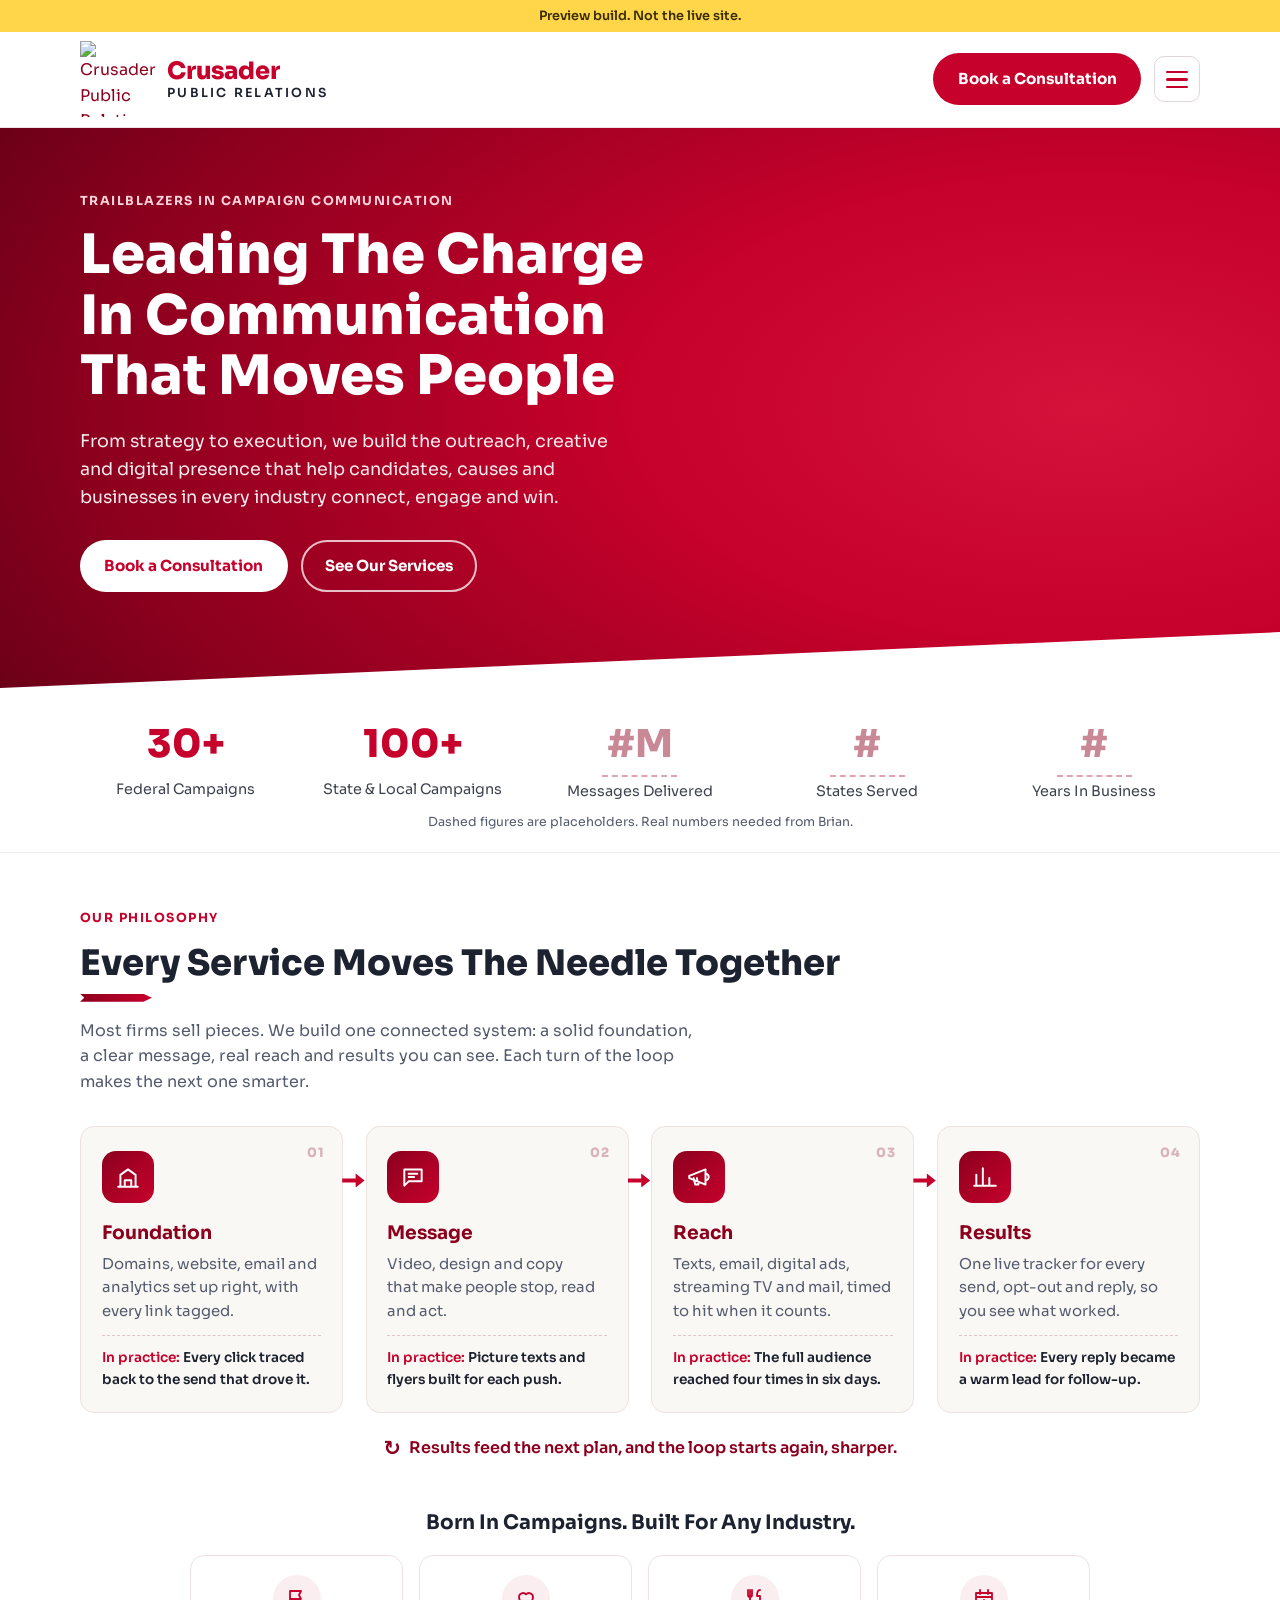
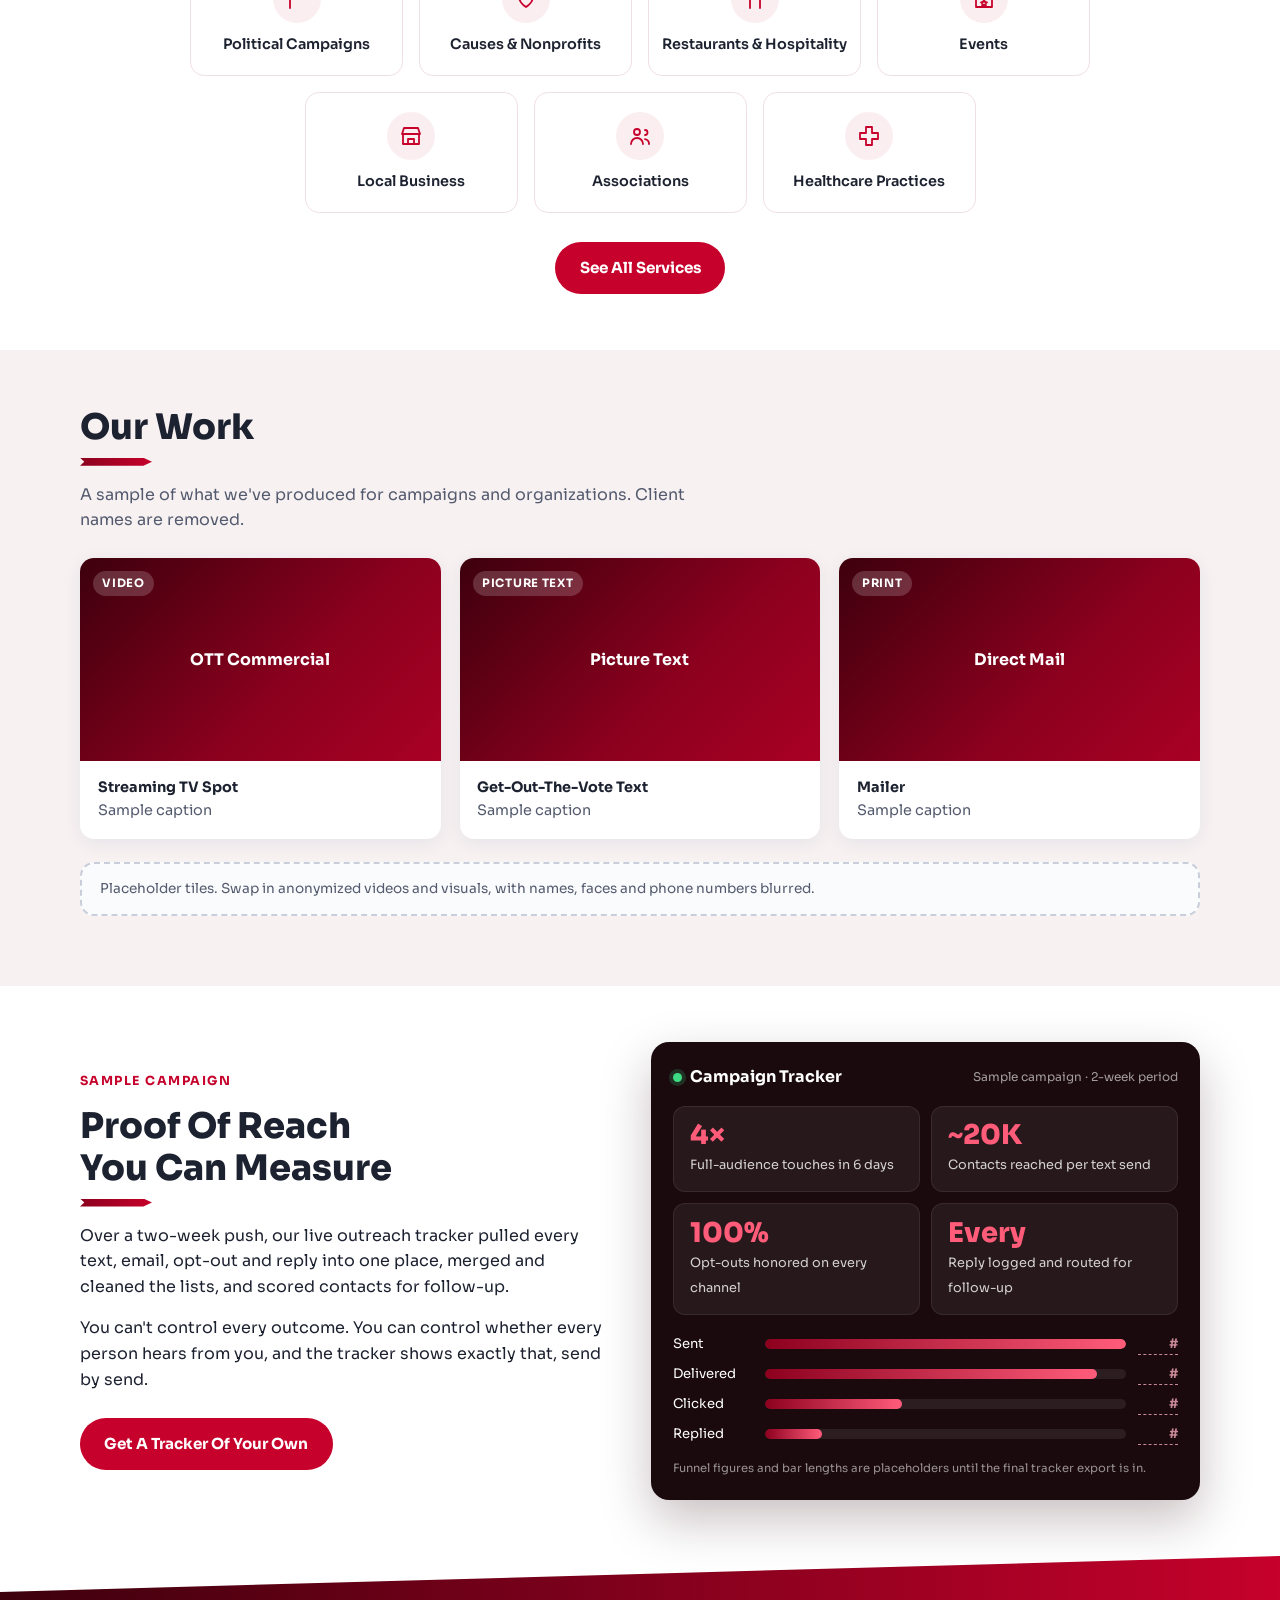
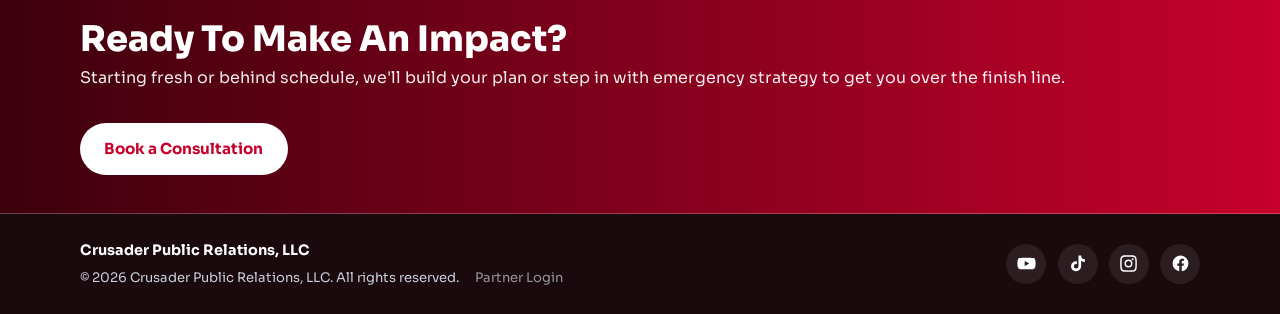
==== commit aae56656: "Merge emergency strategy band into the closing call to action Co-Authored-By: Claude Opus 5.5 <norep" ====
--- a/index.html
+++ b/index.html
@@ -170,22 +170,11 @@
     </div>
   </section>
 
-  <section class="rescue">
-    <div class="wrap rescue-inner">
-      <div class="rescue-icon"><svg viewBox="0 0 24 24"><path d="M12 3l9 16H3zM12 10v4M12 17v.5"/></svg></div>
-      <div>
-        <h2>Behind Schedule? We Get You Over The Finish Line.</h2>
-        <p>Remediation, emergency strategy and hands-on consulting for campaigns and businesses that need to turn things around fast.</p>
-      </div>
-      <a href="contact.html" class="btn btn-light">Talk To Us Today</a>
-    </div>
-  </section>
-
   <section class="cta-band">
     <div class="wrap cta-inner">
       <div>
         <h2>Ready To Make An Impact?</h2>
-        <p>Tell us about your campaign or business and we'll set up a consultation.</p>
+        <p>Starting fresh or behind schedule, we'll build your plan or step in with emergency strategy to get you over the finish line.</p>
       </div>
       <a href="contact.html" class="btn btn-light">Book a Consultation</a>
     </div>
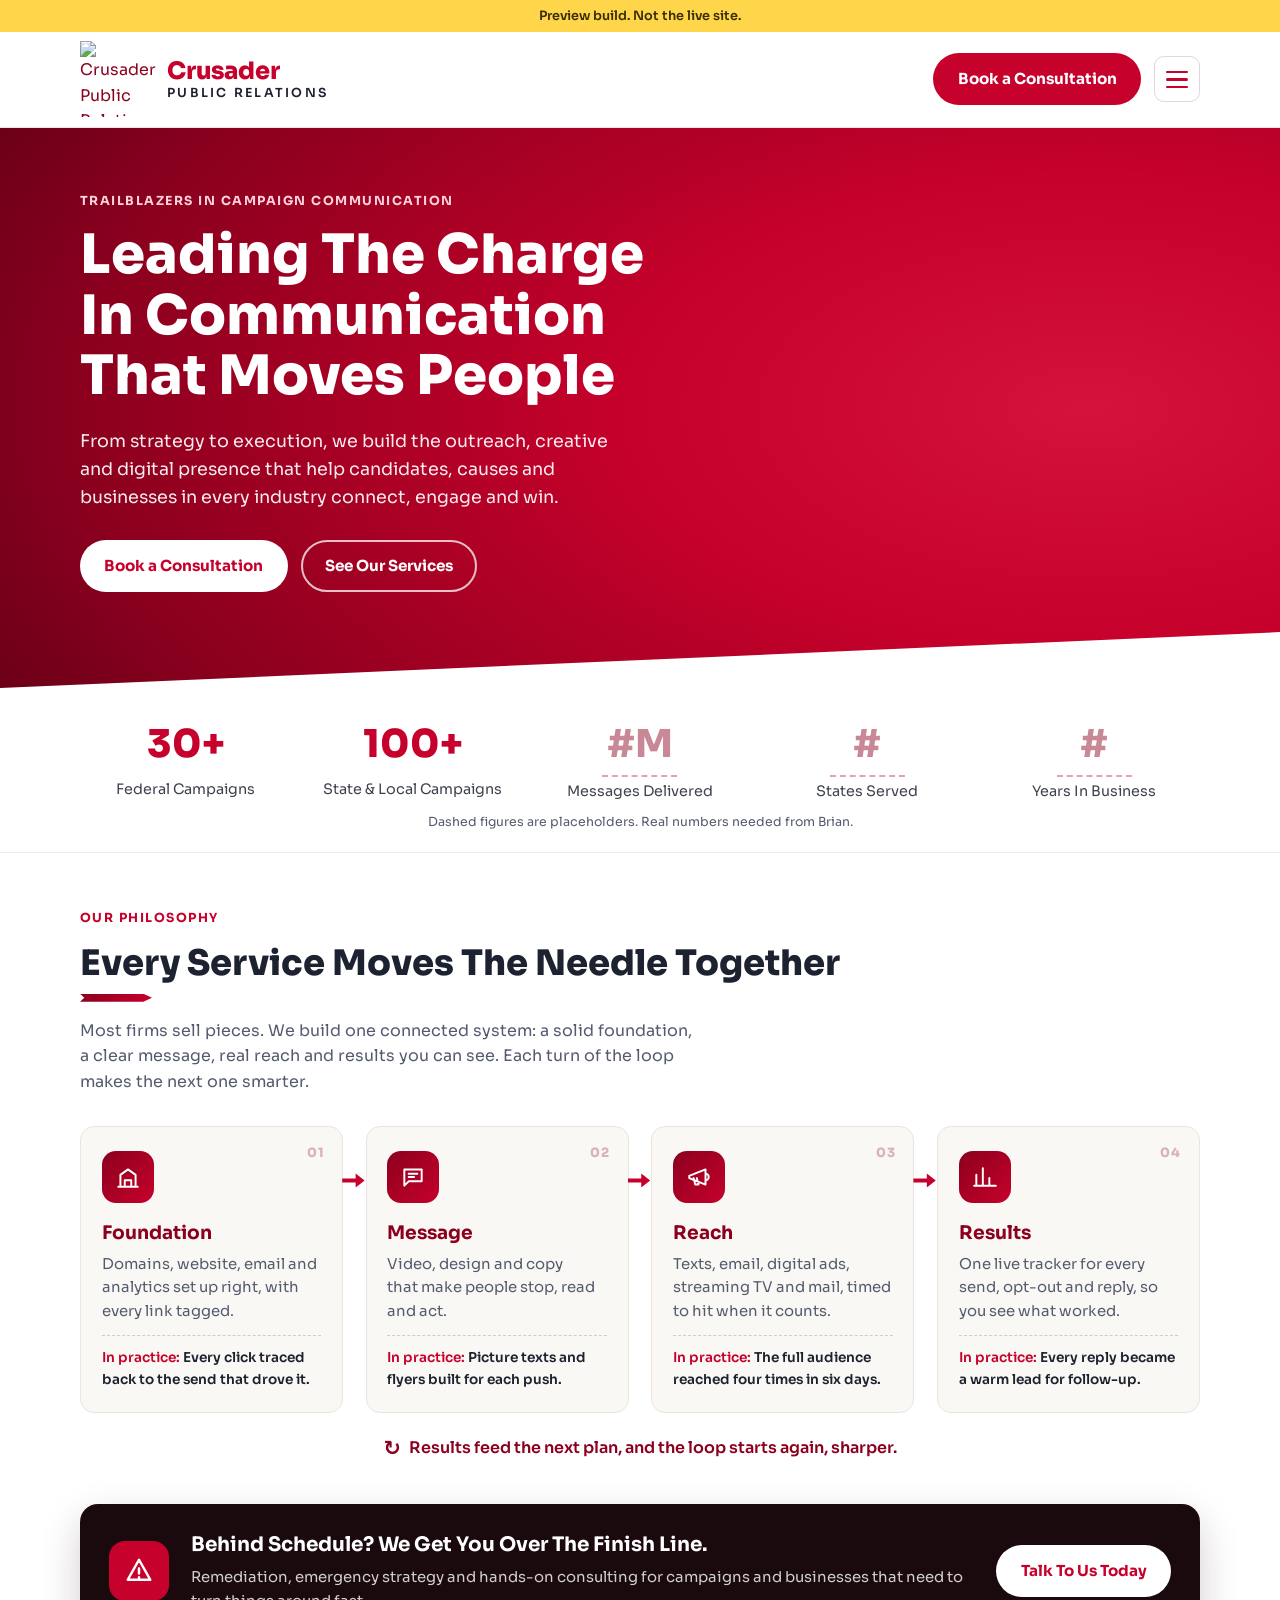
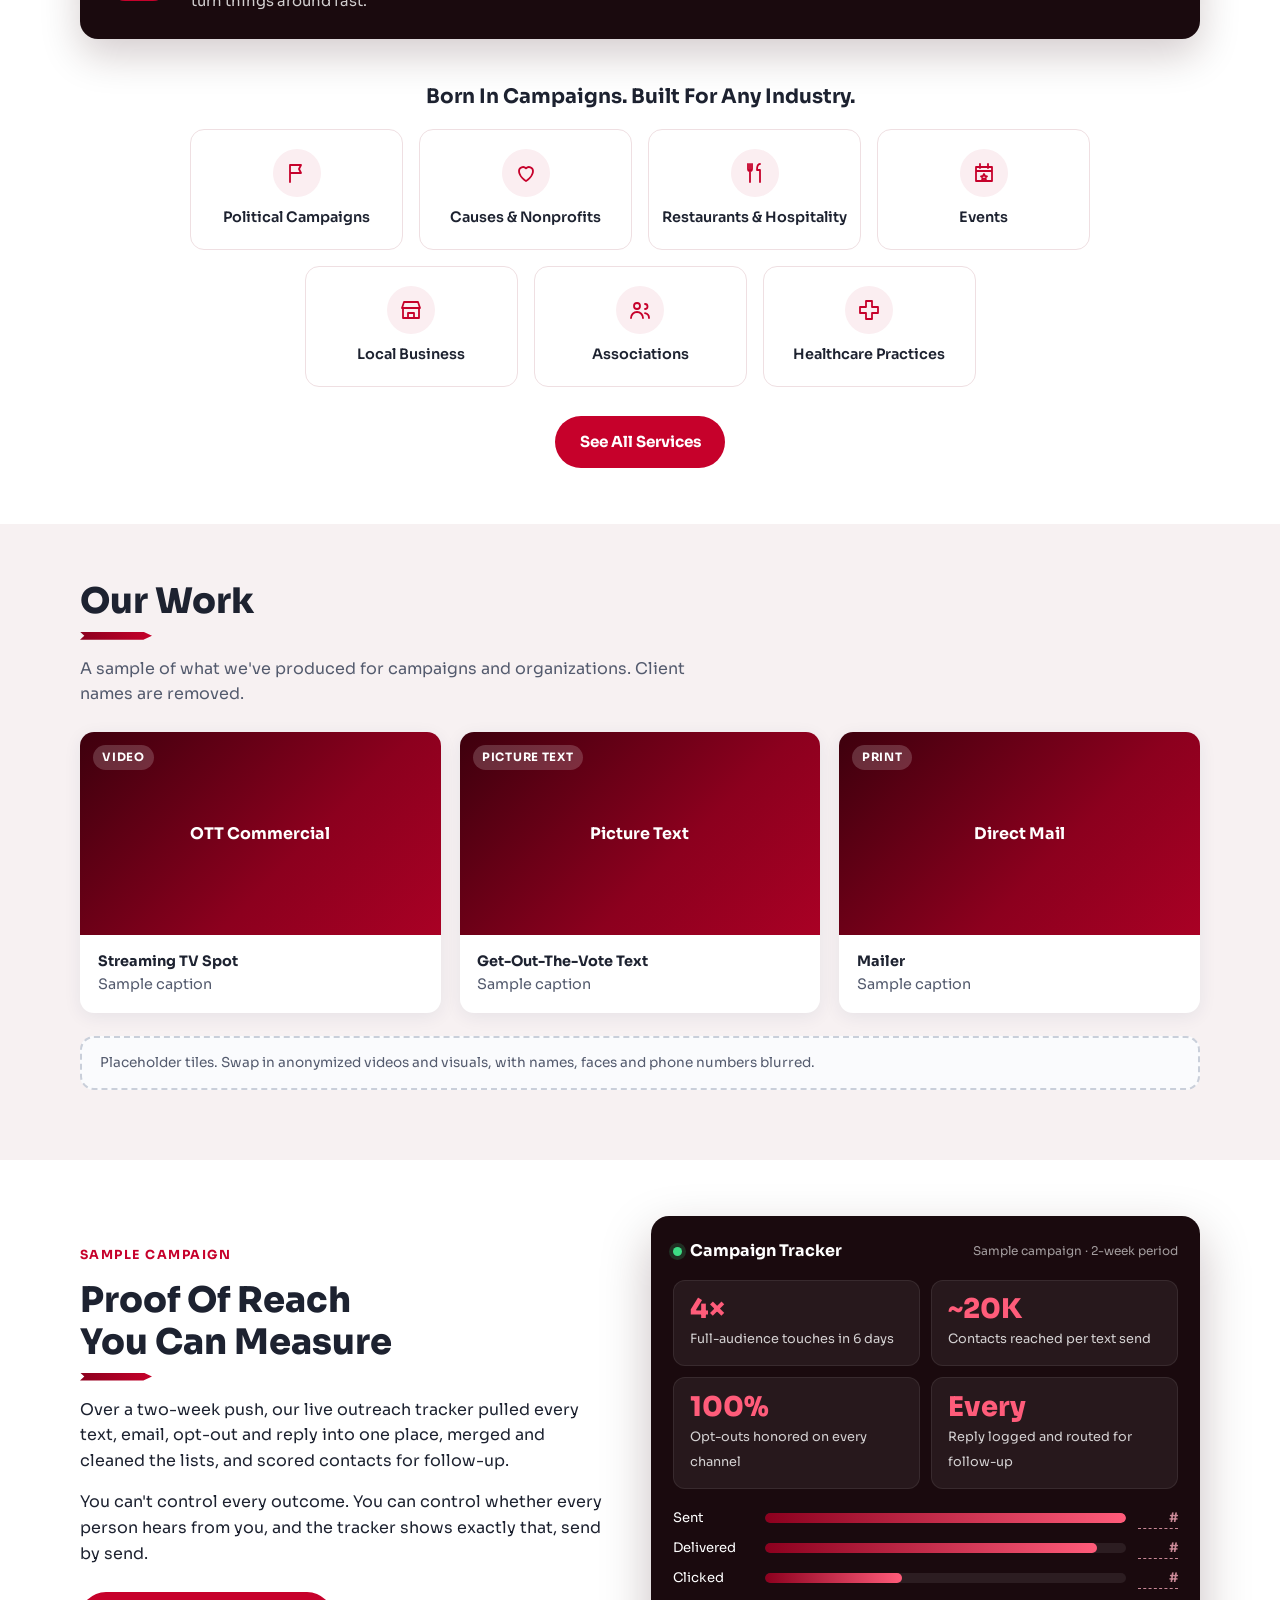
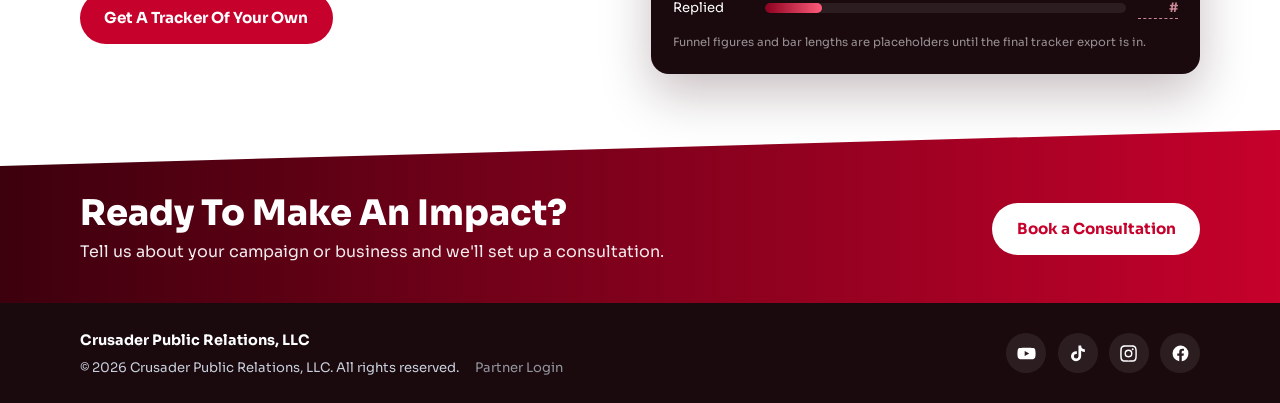
==== commit 79f297ff: "Move Behind Schedule callout between the philosophy loop and industries Co-Authored-By: Claude Opus " ====
--- a/index.html
+++ b/index.html
@@ -10,7 +10,7 @@
 <link rel="preconnect" href="https://fonts.googleapis.com">
 <link rel="preconnect" href="https://fonts.gstatic.com" crossorigin>
 <link href="https://fonts.googleapis.com/css2?family=Sora:wght@400;600;700;800&display=swap" rel="stylesheet">
-<link rel="stylesheet" href="styles.css?v=6f1e6ae2">
+<link rel="stylesheet" href="styles.css?v=b0d7ef84">
 </head>
 <body>
 
@@ -103,6 +103,16 @@
         </li>
       </ol>
       <p class="loop-back"><span>↻</span> Results feed the next plan, and the loop starts again, sharper.</p>
+
+
+      <div class="rescue-card">
+        <div class="rescue-icon"><svg viewBox="0 0 24 24"><path d="M12 3l9 16H3zM12 10v4M12 17v.5"/></svg></div>
+        <div>
+          <h3>Behind Schedule? We Get You Over The Finish Line.</h3>
+          <p>Remediation, emergency strategy and hands-on consulting for campaigns and businesses that need to turn things around fast.</p>
+        </div>
+        <a href="contact.html" class="btn btn-light">Talk To Us Today</a>
+      </div>
 
       <div class="industries">
         <h3>Born In Campaigns. Built For Any Industry.</h3>
@@ -174,7 +184,7 @@
     <div class="wrap cta-inner">
       <div>
         <h2>Ready To Make An Impact?</h2>
-        <p>Starting fresh or behind schedule, we'll build your plan or step in with emergency strategy to get you over the finish line.</p>
+        <p>Tell us about your campaign or business and we'll set up a consultation.</p>
       </div>
       <a href="contact.html" class="btn btn-light">Book a Consultation</a>
     </div>
--- a/styles.css
+++ b/styles.css
@@ -332,3 +332,8 @@
 .ind-icon { width: 48px; height: 48px; border-radius: 50%; display: grid; place-items: center; background: #fbeef1; }
 .ind-icon svg { width: 24px; height: 24px; fill: none; stroke: var(--red); stroke-width: 1.8; stroke-linecap: round; stroke-linejoin: round; }
 @media (max-width: 760px) { .ind-grid li { flex-basis: calc(50% - .5rem); } }
+.rescue-card { margin-top: 2.4rem; display: grid; grid-template-columns: auto 1fr auto; gap: 1.4rem; align-items: center;
+  background: #1a0a0e; color: #fff; border-radius: 18px; padding: 1.6rem 1.8rem; box-shadow: 0 16px 40px rgba(40,0,10,.2); }
+.rescue-card h3 { margin: 0 0 .3rem; font-size: 1.25rem; }
+.rescue-card p { margin: 0; opacity: .8; font-size: .93rem; }
+@media (max-width: 760px) { .rescue-card { grid-template-columns: 1fr; } }
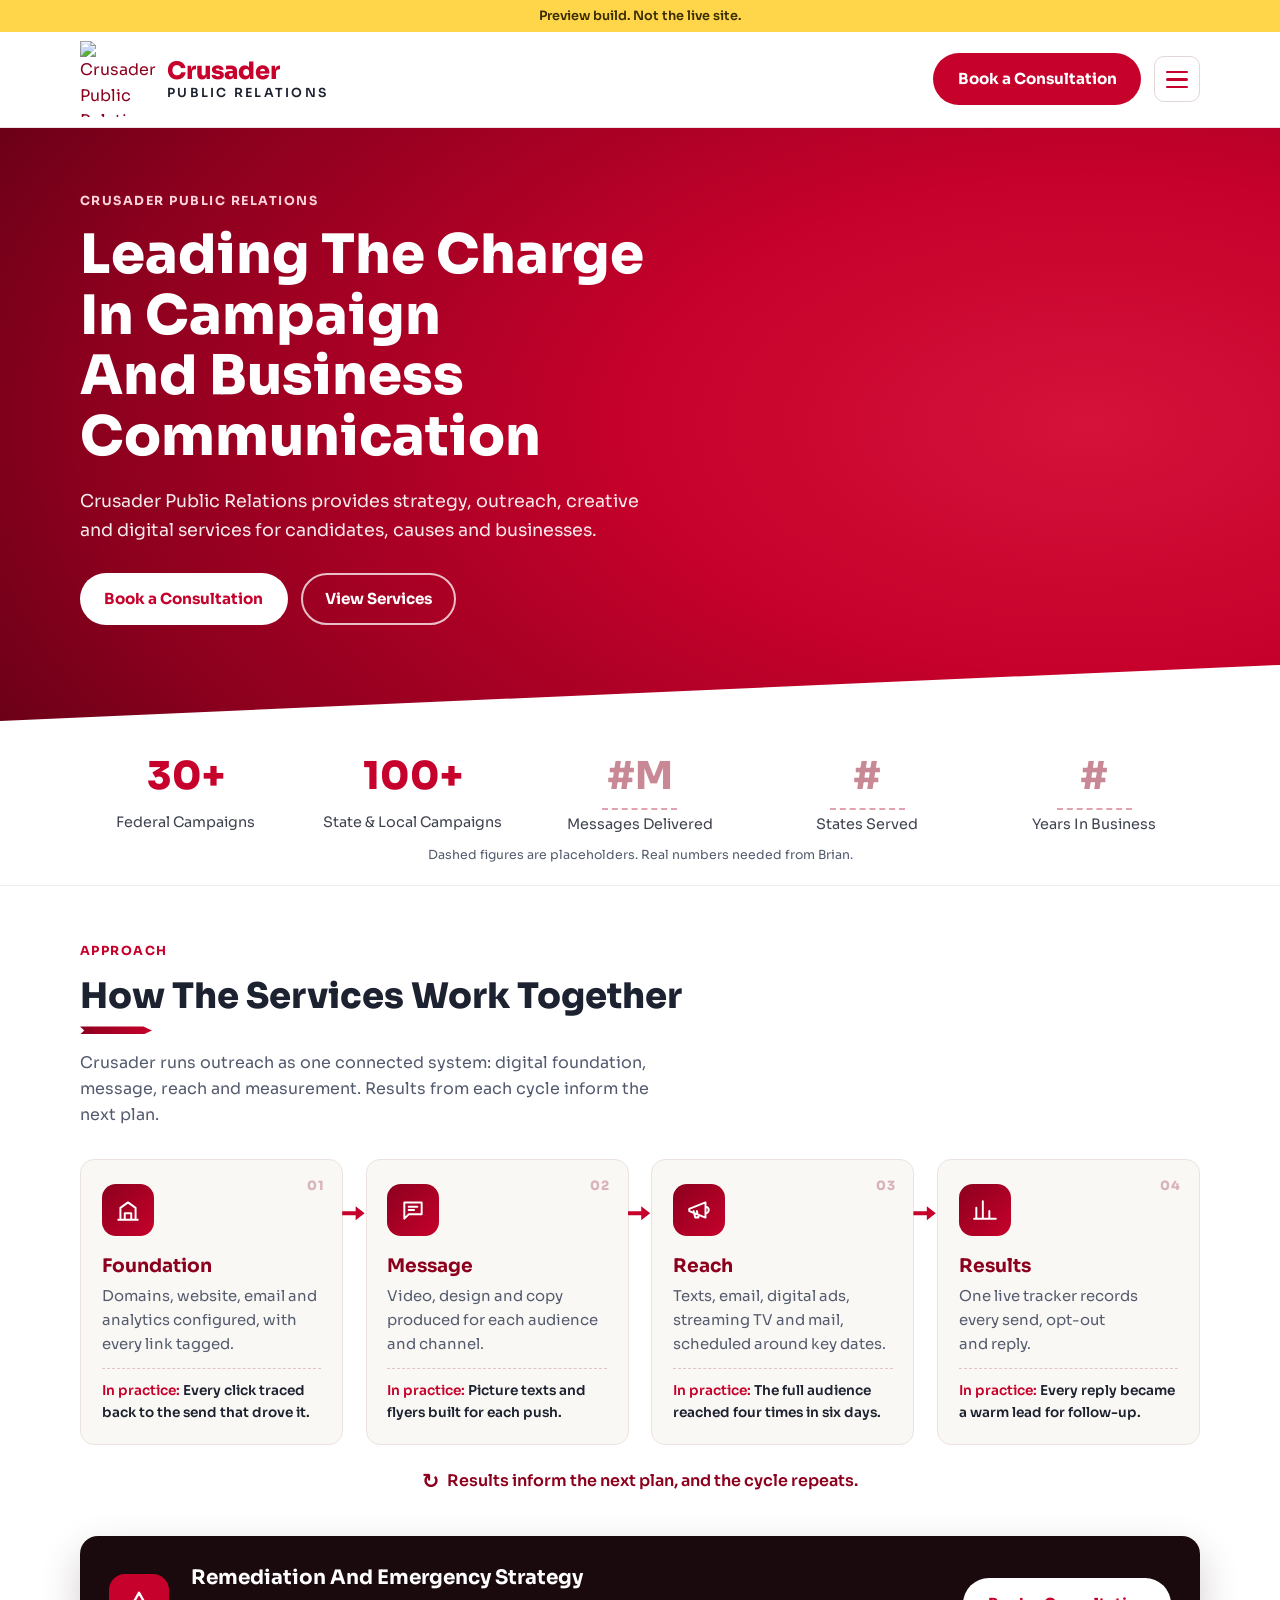
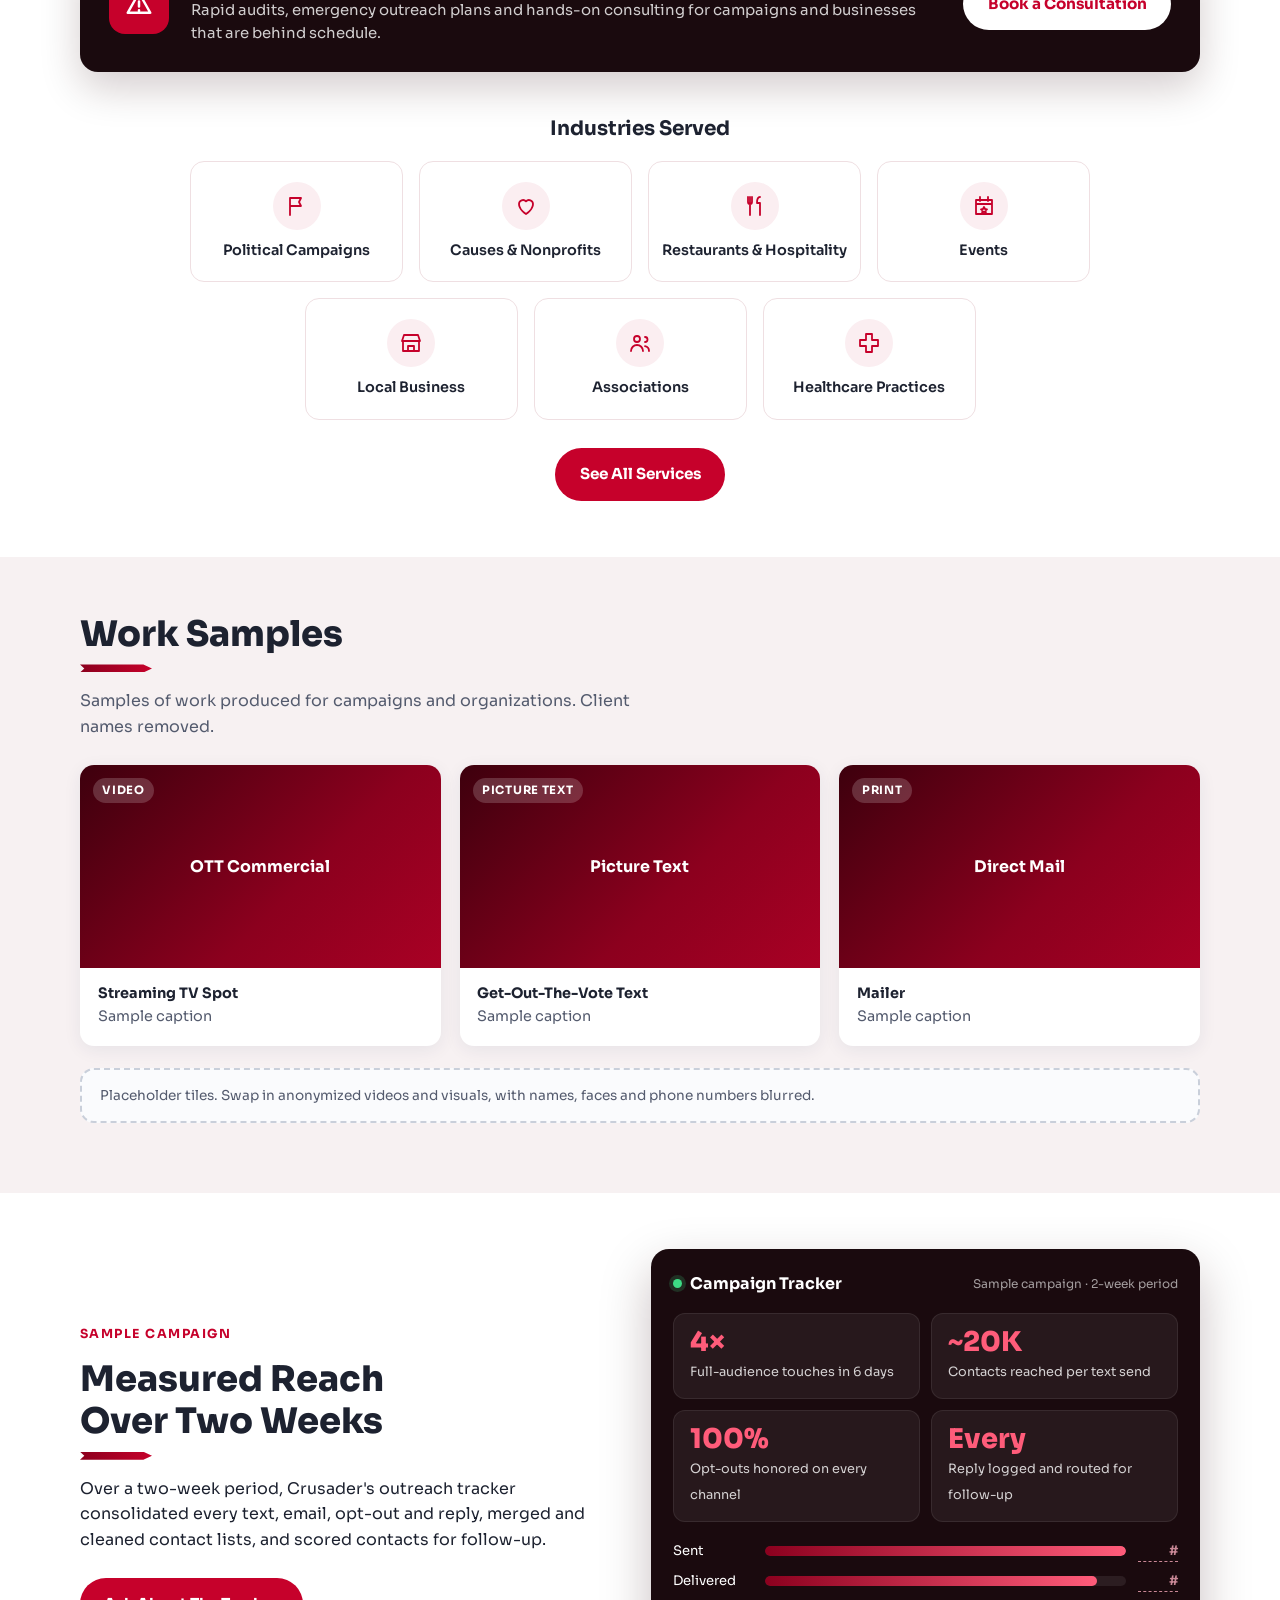
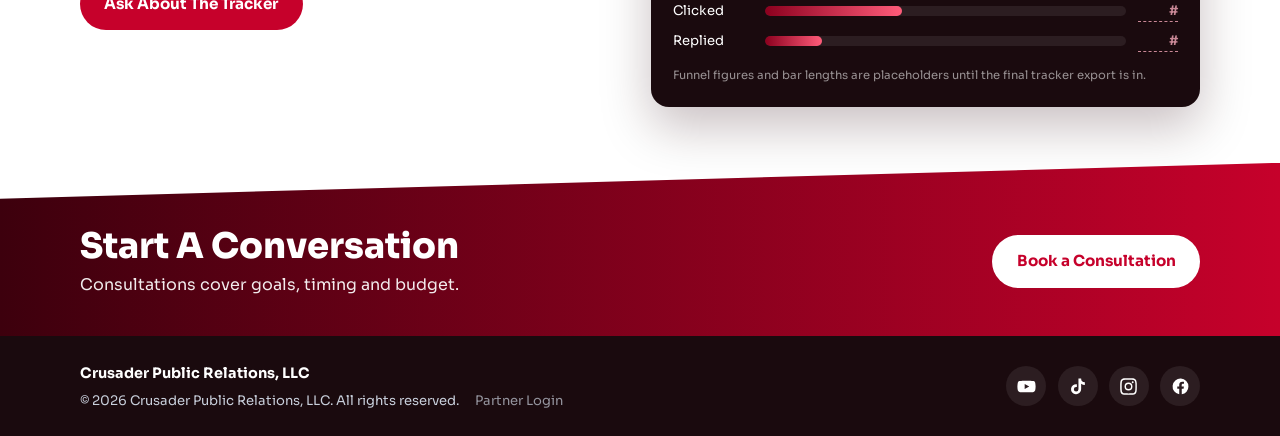
==== commit 810ae110: "Rewrite site copy in third person and remove subjective claims; add About content Co-Authored-By: Cl" ====
--- a/index.html
+++ b/index.html
@@ -10,7 +10,7 @@
 <link rel="preconnect" href="https://fonts.googleapis.com">
 <link rel="preconnect" href="https://fonts.gstatic.com" crossorigin>
 <link href="https://fonts.googleapis.com/css2?family=Sora:wght@400;600;700;800&display=swap" rel="stylesheet">
-<link rel="stylesheet" href="styles.css?v=b0d7ef84">
+<link rel="stylesheet" href="styles.css?v=b3bab50d">
 </head>
 <body>
 
@@ -32,8 +32,8 @@
   <nav id="menu" class="menu" hidden>
     <div class="wrap menu-inner">
         <a href="index.html" aria-current="page">Home</a>
-        <a href="services.html">What We Do</a>
-        <a href="index.html#work">Our Work</a>
+        <a href="services.html">Services</a>
+        <a href="index.html#work">Work Samples</a>
         <a href="about.html">About</a>
         <a href="testimonials.html">Testimonials</a>
         <a href="contact.html">Contact</a>
@@ -45,12 +45,12 @@
   <section class="hero">
     <div class="wrap hero-grid">
       <div class="hero-inner">
-        <p class="eyebrow">Trailblazers In Campaign Communication</p>
-        <h1>Leading The Charge In Communication That Moves People</h1>
-        <p class="lede">From strategy to execution, we build the outreach, creative and digital presence that help candidates, causes and businesses in every industry connect, engage and win.</p>
+        <p class="eyebrow">Crusader Public Relations</p>
+        <h1>Leading The Charge In Campaign And Business Communication</h1>
+        <p class="lede">Crusader Public Relations provides strategy, outreach, creative and digital services for candidates, causes and businesses.</p>
         <div class="hero-actions">
           <a href="contact.html" class="btn btn-light">Book a Consultation</a>
-          <a href="services.html" class="btn btn-ghost">See Our Services</a>
+          <a href="services.html" class="btn btn-ghost">View Services</a>
         </div>
       </div>
     </div>
@@ -69,53 +69,53 @@
 
   <section id="services" class="section philosophy">
     <div class="wrap">
-      <p class="eyebrow">Our Philosophy</p>
-      <h2>Every Service Moves The Needle Together</h2>
-      <p class="section-lede">Most firms sell pieces. We build one connected system: a solid foundation, a clear message, real reach and results you can see. Each turn of the loop makes the next one smarter.</p>
+      <p class="eyebrow">Approach</p>
+      <h2>How The Services Work Together</h2>
+      <p class="section-lede">Crusader runs outreach as one connected system: digital foundation, message, reach and measurement. Results from each cycle inform the next plan.</p>
       <ol class="loop">
         <li class="loop-step">
           <span class="loop-num">01</span>
           <span class="loop-icon"><svg viewBox="0 0 24 24"><path d="M3 21h18M5 21V10l7-5 7 5v11M9 21v-6h6v6"/></svg></span>
           <h3>Foundation</h3>
-          <p>Domains, website, email and analytics set up right, with every link tagged.</p>
+          <p>Domains, website, email and analytics configured, with every link tagged.</p>
           <p class="loop-proof">Every click traced back to the send that drove it.</p>
         </li>
         <li class="loop-step">
           <span class="loop-num">02</span>
           <span class="loop-icon"><svg viewBox="0 0 24 24"><path d="M4 5h16v11H8l-4 4zM8 9h8M8 12h5"/></svg></span>
           <h3>Message</h3>
-          <p>Video, design and copy that make people stop, read and act.</p>
+          <p>Video, design and copy produced for each audience and channel.</p>
           <p class="loop-proof">Picture texts and flyers built for each push.</p>
         </li>
         <li class="loop-step">
           <span class="loop-num">03</span>
           <span class="loop-icon"><svg viewBox="0 0 24 24"><path d="M3 11l15-6v14L3 13zM18 9a3 3 0 0 1 0 6M7 13l1.5 6h3L10 13"/></svg></span>
           <h3>Reach</h3>
-          <p>Texts, email, digital ads, streaming TV and mail, timed to hit when it counts.</p>
+          <p>Texts, email, digital ads, streaming TV and mail, scheduled around key dates.</p>
           <p class="loop-proof">The full audience reached four times in six days.</p>
         </li>
         <li class="loop-step">
           <span class="loop-num">04</span>
           <span class="loop-icon"><svg viewBox="0 0 24 24"><path d="M4 20V10M10 20V4M16 20v-7M22 20H2"/></svg></span>
           <h3>Results</h3>
-          <p>One live tracker for every send, opt-out and reply, so you see what worked.</p>
+          <p>One live tracker records every send, opt-out and reply.</p>
           <p class="loop-proof">Every reply became a warm lead for follow-up.</p>
         </li>
       </ol>
-      <p class="loop-back"><span>↻</span> Results feed the next plan, and the loop starts again, sharper.</p>
+      <p class="loop-back"><span>↻</span> Results inform the next plan, and the cycle repeats.</p>
 
 
       <div class="rescue-card">
         <div class="rescue-icon"><svg viewBox="0 0 24 24"><path d="M12 3l9 16H3zM12 10v4M12 17v.5"/></svg></div>
         <div>
-          <h3>Behind Schedule? We Get You Over The Finish Line.</h3>
-          <p>Remediation, emergency strategy and hands-on consulting for campaigns and businesses that need to turn things around fast.</p>
-        </div>
-        <a href="contact.html" class="btn btn-light">Talk To Us Today</a>
+          <h3>Remediation And Emergency Strategy</h3>
+          <p>Rapid audits, emergency outreach plans and hands-on consulting for campaigns and businesses that are behind schedule.</p>
+        </div>
+        <a href="contact.html" class="btn btn-light">Book a Consultation</a>
       </div>
 
       <div class="industries">
-        <h3>Born In Campaigns. Built For Any Industry.</h3>
+        <h3>Industries Served</h3>
         <ul class="ind-grid">
           <li><span class="ind-icon"><svg viewBox="0 0 24 24"><path d="M5 21V4M5 4h11l-2 4 2 4H5"/></svg></span>Political Campaigns</li>
           <li><span class="ind-icon"><svg viewBox="0 0 24 24"><path d="M12 20s-7-4.5-7-10a4 4 0 0 1 7-2.6A4 4 0 0 1 19 10c0 5.5-7 10-7 10z"/></svg></span>Causes &amp; Nonprofits</li>
@@ -132,8 +132,8 @@
 
   <section id="work" class="section section-tint">
     <div class="wrap">
-      <h2>Our Work</h2>
-      <p class="section-lede">A sample of what we've produced for campaigns and organizations. Client names are removed.</p>
+      <h2>Work Samples</h2>
+      <p class="section-lede">Samples of work produced for campaigns and organizations. Client names removed.</p>
       <div class="work-grid">
         <figure class="work-item">
           <div class="work-media" data-kind="Video">OTT Commercial</div>
@@ -156,10 +156,9 @@
     <div class="wrap results-grid">
       <div>
         <p class="eyebrow">Sample Campaign</p>
-        <h2>Proof Of Reach You Can Measure</h2>
-        <p>Over a two-week push, our live outreach tracker pulled every text, email, opt-out and reply into one place, merged and cleaned the lists, and scored contacts for follow-up.</p>
-        <p>You can't control every outcome. You can control whether every person hears from you, and the tracker shows exactly that, send by send.</p>
-        <a href="contact.html" class="btn btn-primary">Get A Tracker Of Your Own</a>
+        <h2>Measured Reach Over Two Weeks</h2>
+        <p>Over a two-week period, Crusader's outreach tracker consolidated every text, email, opt-out and reply, merged and cleaned contact lists, and scored contacts for follow-up.</p>
+        <a href="contact.html" class="btn btn-primary">Ask About The Tracker</a>
       </div>
       <div class="dash" aria-label="Campaign tracker highlights">
         <div class="dash-head"><span class="dot"></span>Campaign Tracker <small>Sample campaign · 2-week period</small></div>
@@ -183,8 +182,8 @@
   <section class="cta-band">
     <div class="wrap cta-inner">
       <div>
-        <h2>Ready To Make An Impact?</h2>
-        <p>Tell us about your campaign or business and we'll set up a consultation.</p>
+        <h2>Start A Conversation</h2>
+        <p>Consultations cover goals, timing and budget.</p>
       </div>
       <a href="contact.html" class="btn btn-light">Book a Consultation</a>
     </div>
--- a/styles.css
+++ b/styles.css
@@ -337,3 +337,10 @@
 .rescue-card h3 { margin: 0 0 .3rem; font-size: 1.25rem; }
 .rescue-card p { margin: 0; opacity: .8; font-size: .93rem; }
 @media (max-width: 760px) { .rescue-card { grid-template-columns: 1fr; } }
+
+/* About: text messaging terms */
+.terms-grid { display: grid; grid-template-columns: repeat(3, 1fr); gap: 1rem; }
+.term { background: var(--cream); border: 1px solid #ece2e0; border-left: 4px solid var(--red); border-radius: 12px; padding: 1.1rem 1.2rem; }
+.term strong { color: var(--red-deep); }
+.term p { margin: .4rem 0 0; color: var(--muted); }
+@media (max-width: 860px) { .terms-grid { grid-template-columns: 1fr; } }
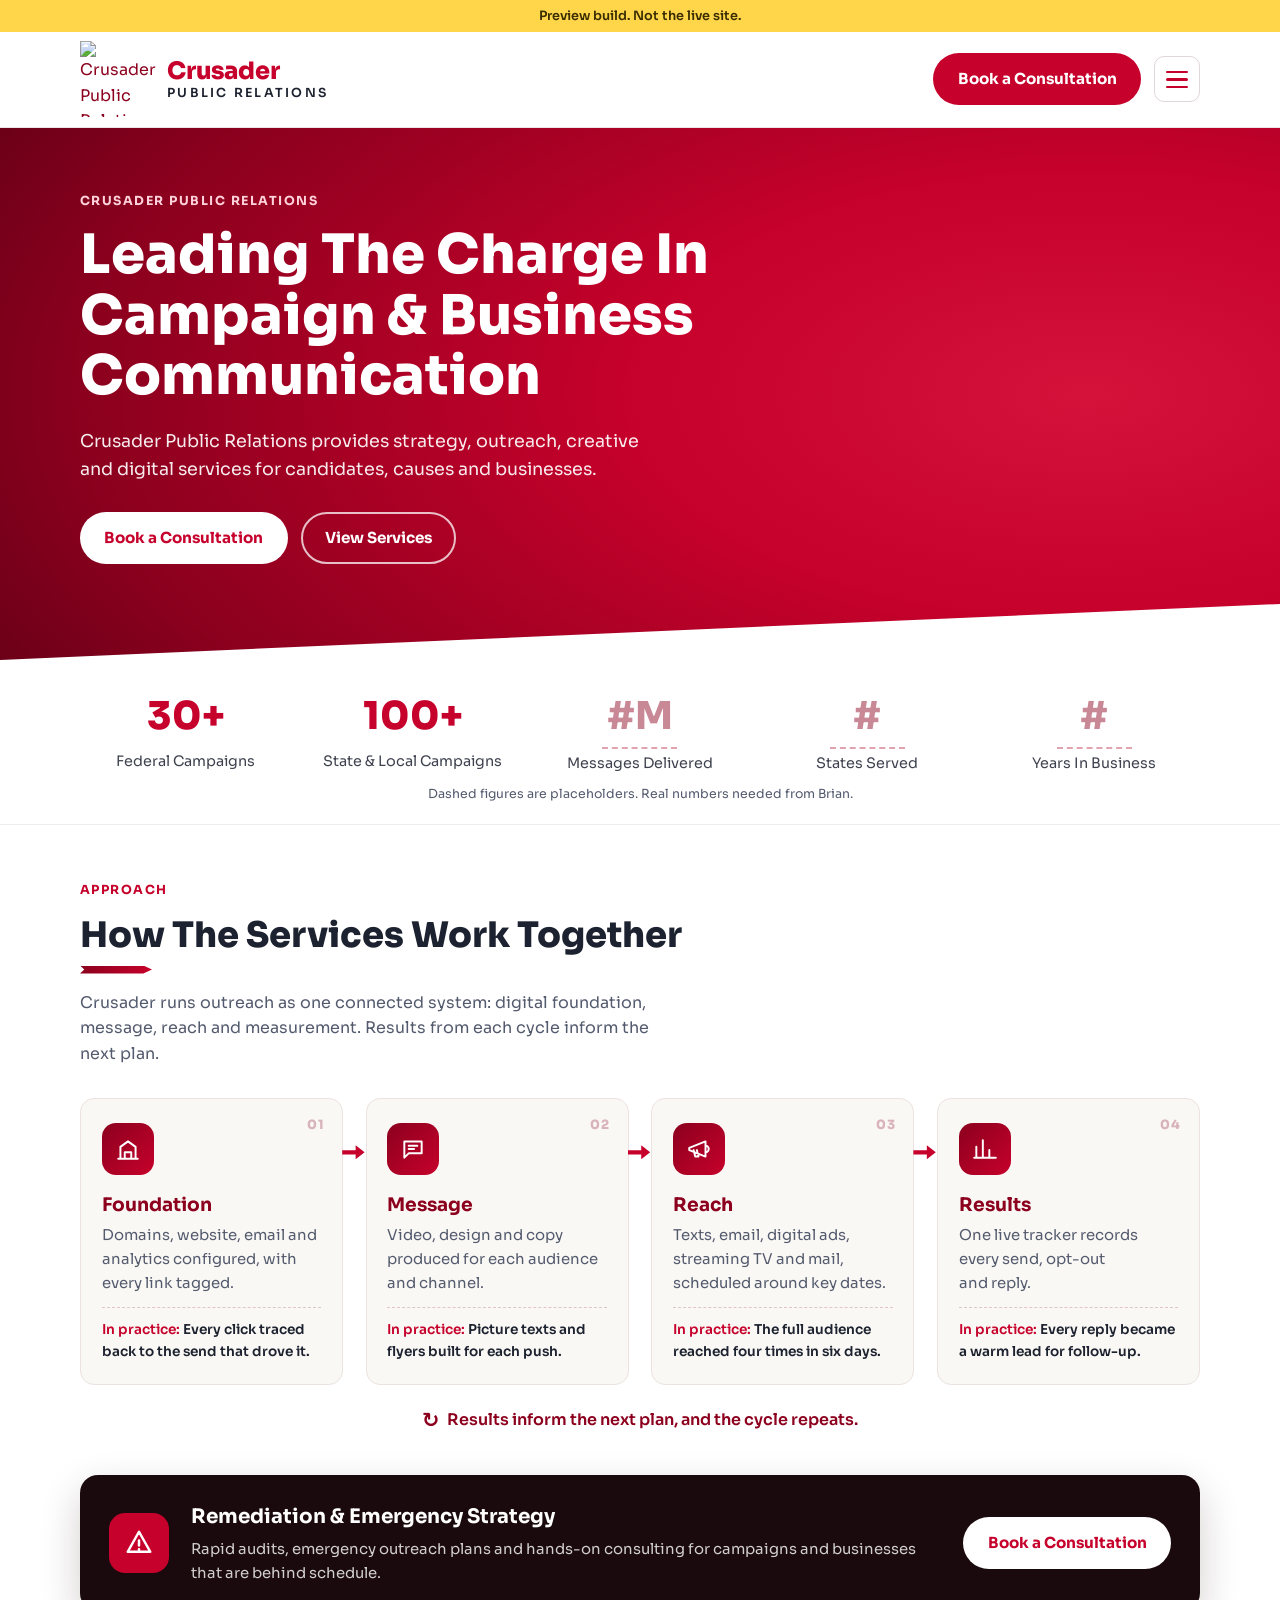
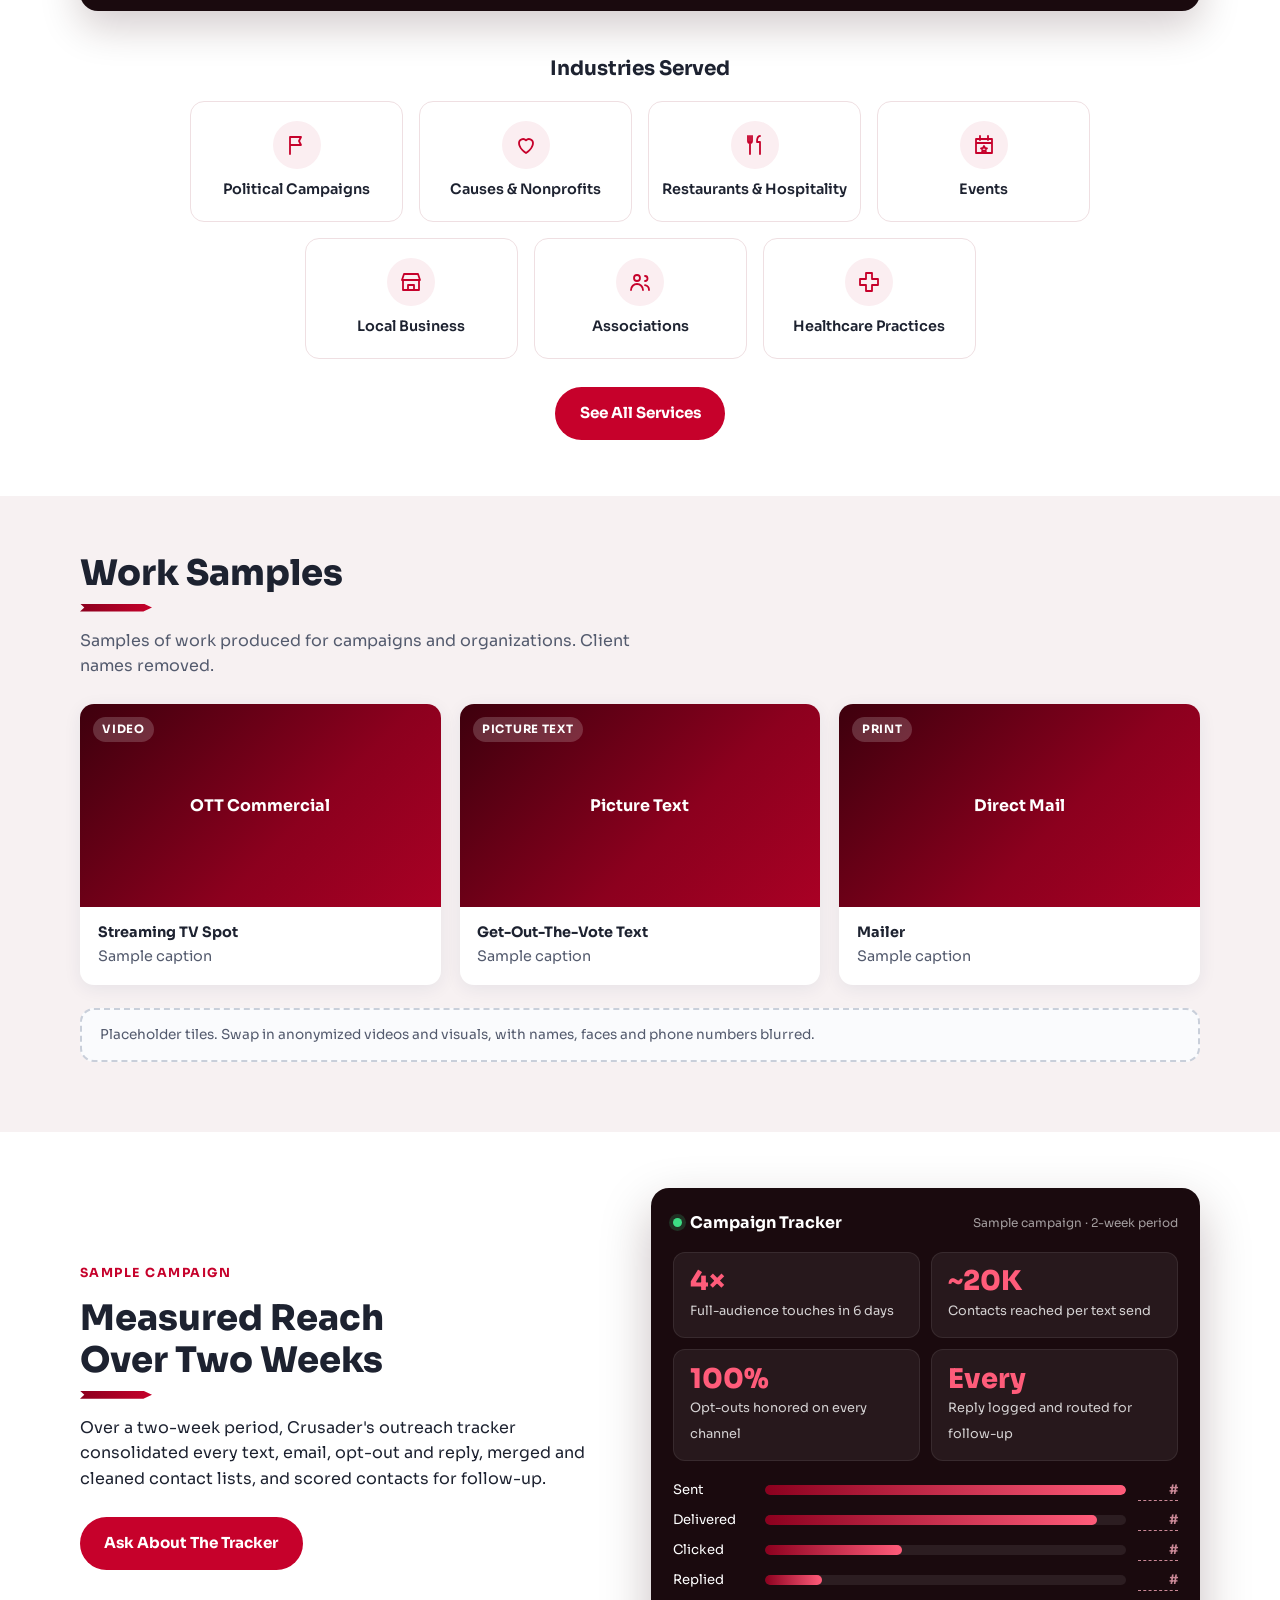
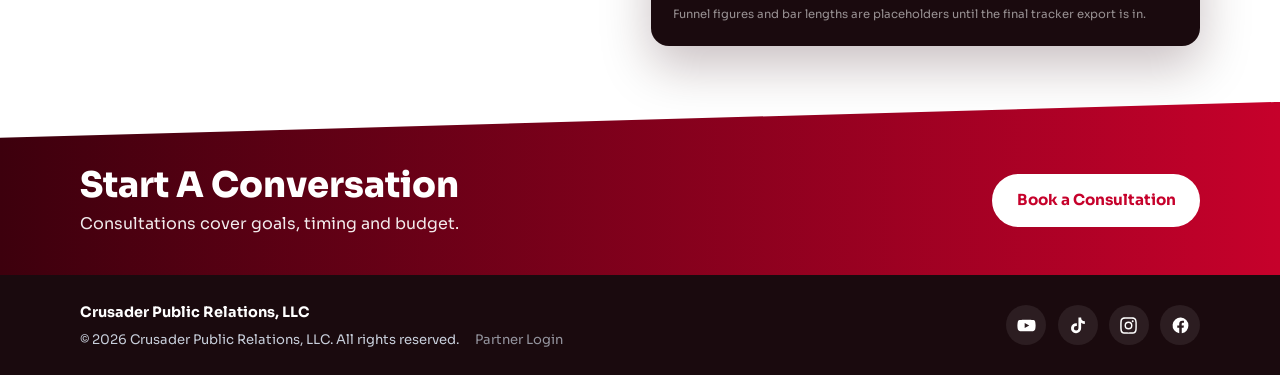
==== commit 8ac537b2: "Use ampersands in headings, labels and options Co-Authored-By: Claude Opus 5.5 <noreply@anthropic.co" ====
--- a/index.html
+++ b/index.html
@@ -46,7 +46,7 @@
     <div class="wrap hero-grid">
       <div class="hero-inner">
         <p class="eyebrow">Crusader Public Relations</p>
-        <h1>Leading The Charge In Campaign And Business Communication</h1>
+        <h1>Leading The Charge In Campaign &amp; Business Communication</h1>
         <p class="lede">Crusader Public Relations provides strategy, outreach, creative and digital services for candidates, causes and businesses.</p>
         <div class="hero-actions">
           <a href="contact.html" class="btn btn-light">Book a Consultation</a>
@@ -108,7 +108,7 @@
       <div class="rescue-card">
         <div class="rescue-icon"><svg viewBox="0 0 24 24"><path d="M12 3l9 16H3zM12 10v4M12 17v.5"/></svg></div>
         <div>
-          <h3>Remediation And Emergency Strategy</h3>
+          <h3>Remediation &amp; Emergency Strategy</h3>
           <p>Rapid audits, emergency outreach plans and hands-on consulting for campaigns and businesses that are behind schedule.</p>
         </div>
         <a href="contact.html" class="btn btn-light">Book a Consultation</a>
